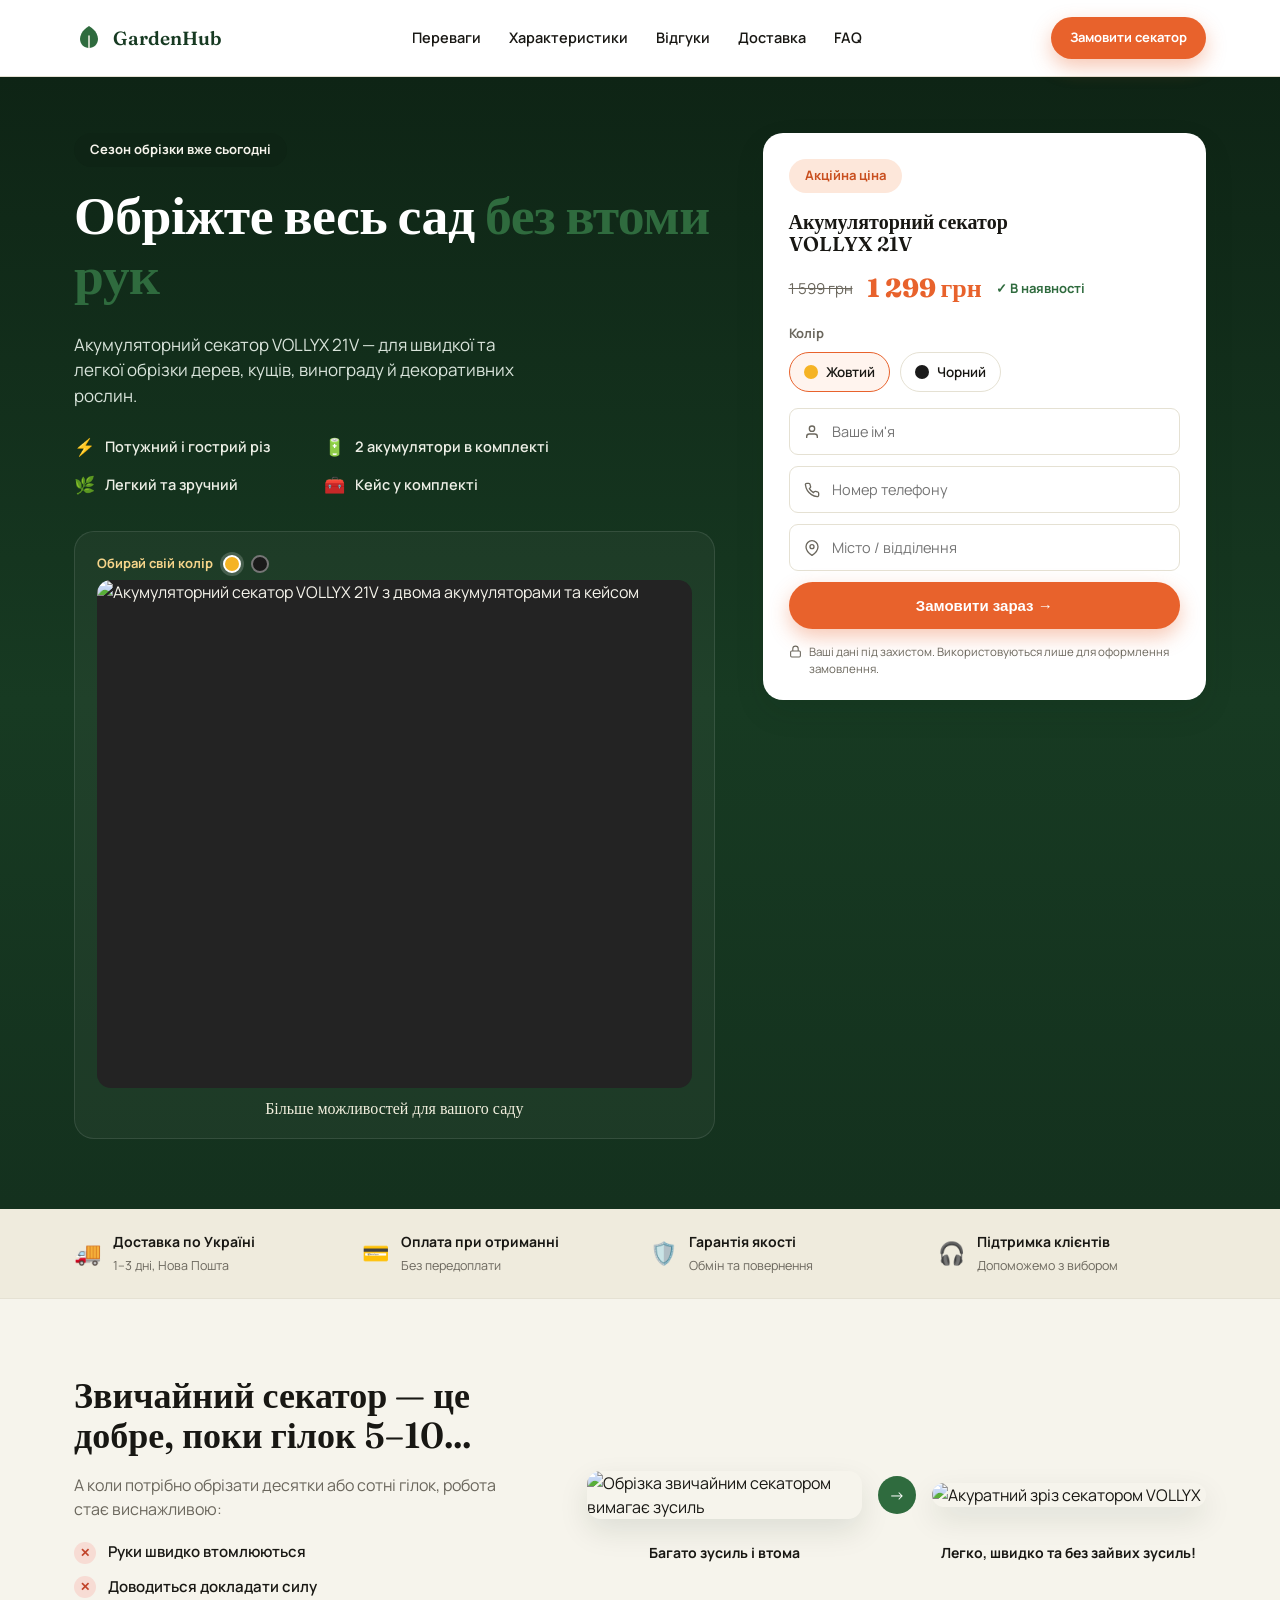
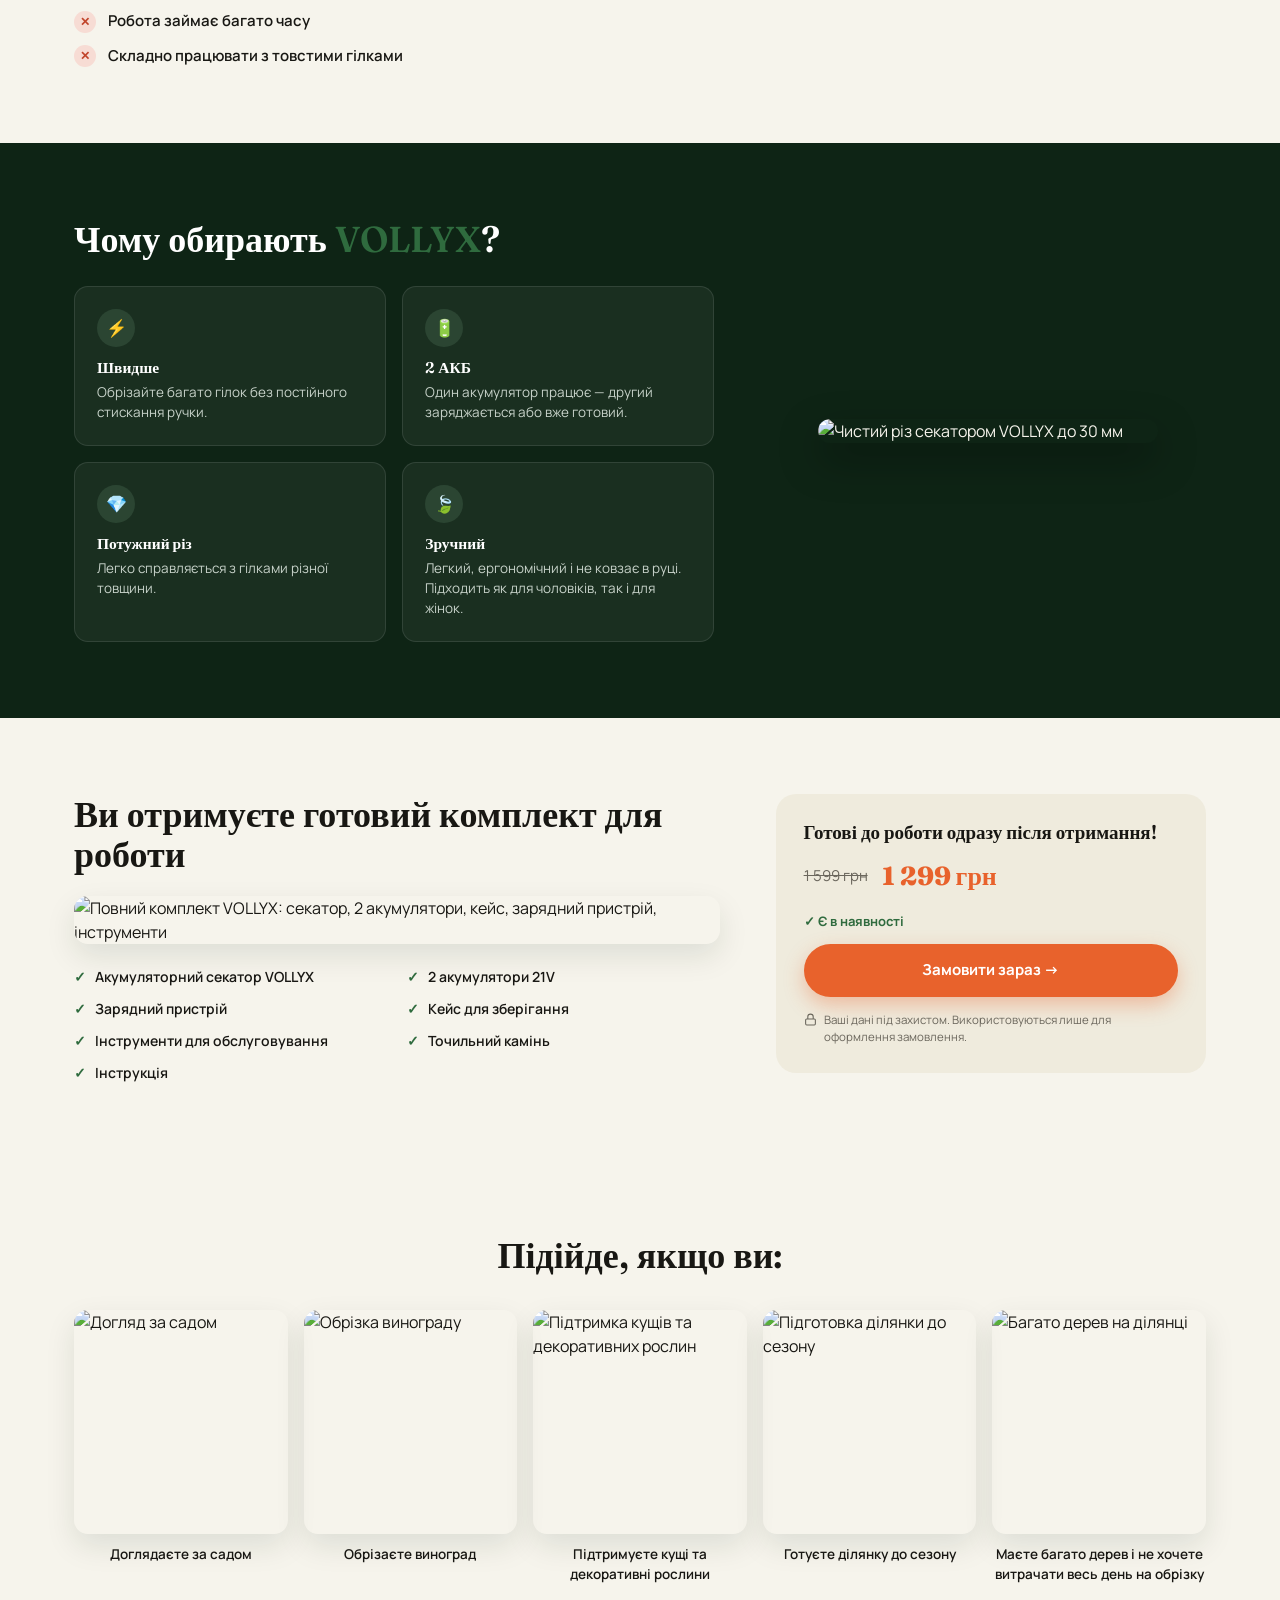
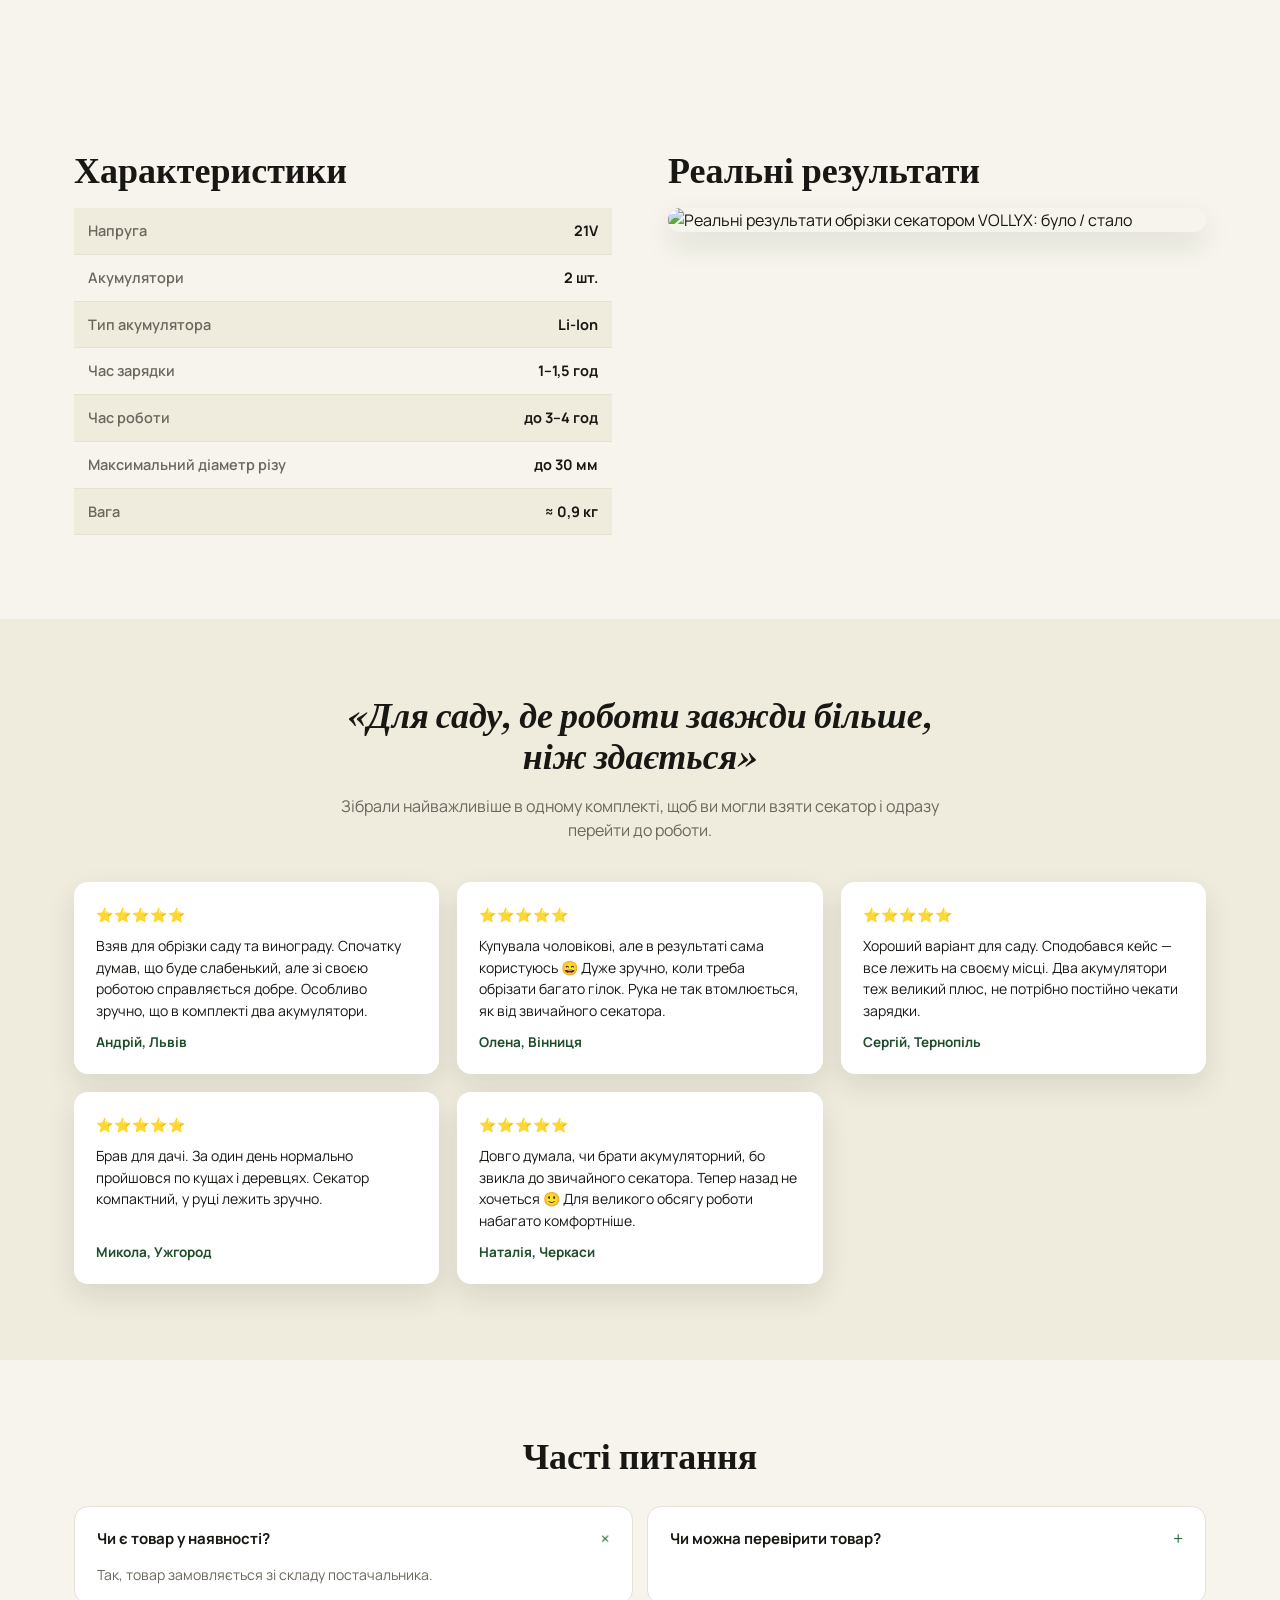
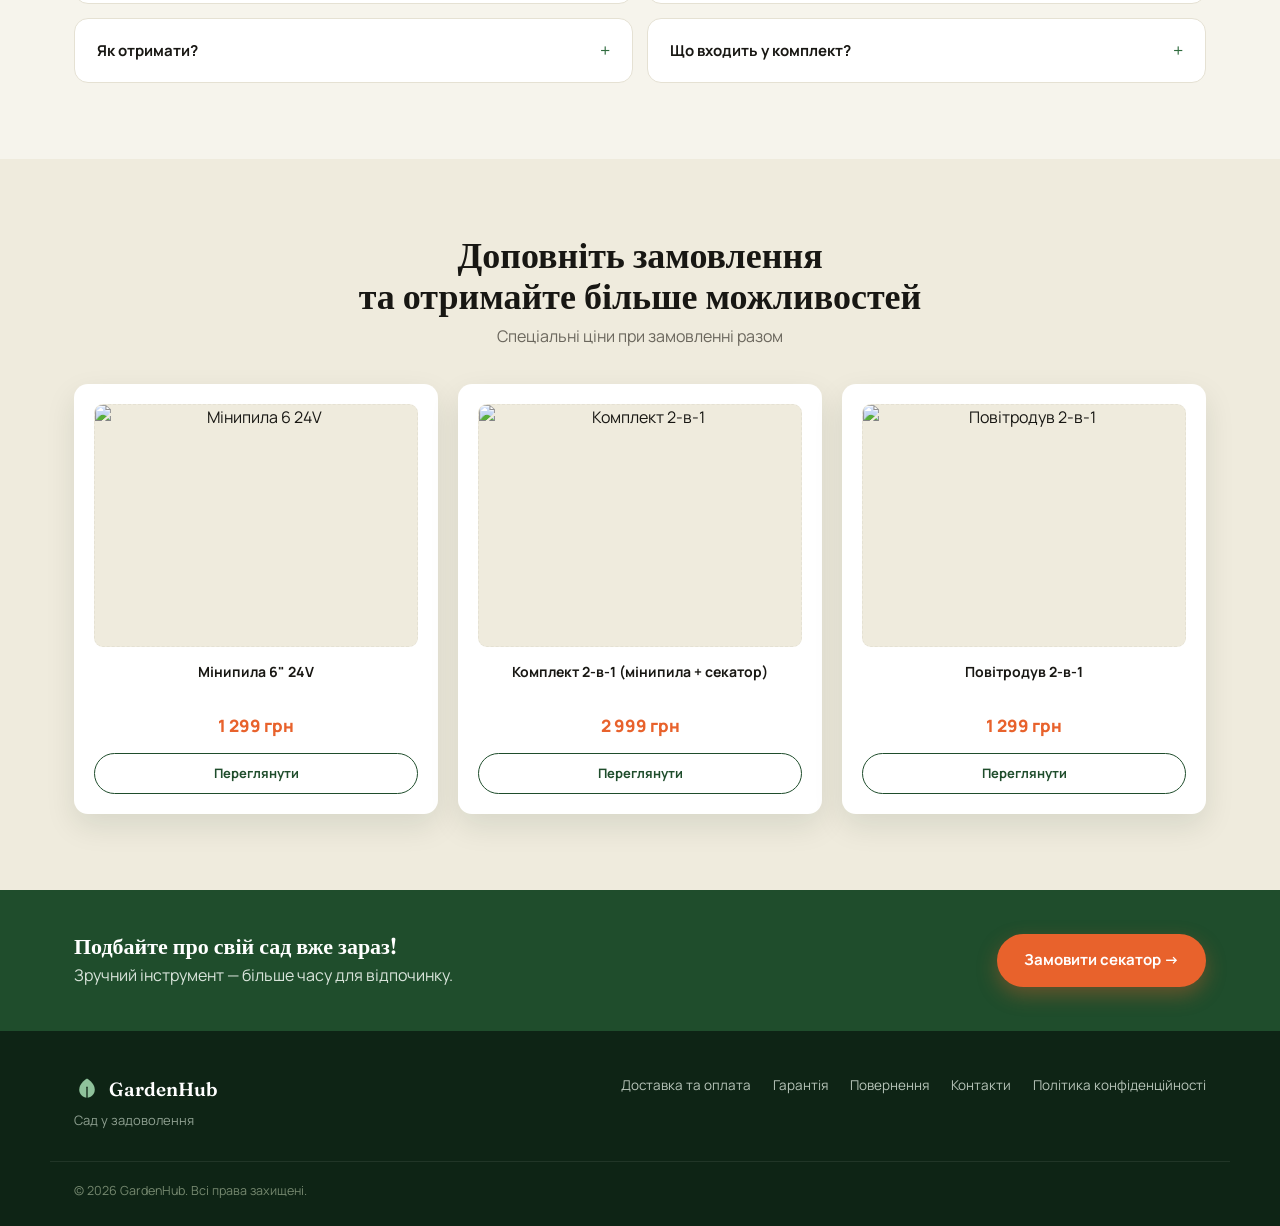
==== index.html @ f9ae8147 "Add files via upload" ====
<!DOCTYPE html>
<html lang="uk">
<head>
<meta charset="UTF-8">
<meta name="viewport" content="width=device-width, initial-scale=1.0">
<title>Акумуляторний секатор VOLLYX 21V — GardenHub</title>
<link rel="icon" type="image/png" href="img/favicon.png">
<link rel="preconnect" href="https://fonts.googleapis.com">
<link href="https://fonts.googleapis.com/css2?family=Manrope:wght@400;500;600;700;800&family=Fraunces:opsz,wght@9..144,500;9..144,600&display=swap" rel="stylesheet">
<link rel="stylesheet" href="styles.css">

<!-- Meta Pixel Code -->
<script>
!function(f,b,e,v,n,t,s)
{if(f.fbq)return;n=f.fbq=function(){n.callMethod?
n.callMethod.apply(n,arguments):n.queue.push(arguments)};
if(!f._fbq)f._fbq=n;n.push=n;n.loaded=!0;n.version='2.0';
n.queue=[];t=b.createElement(e);t.async=!0;
t.src=v;s=b.getElementsByTagName(e)[0];
s.parentNode.insertBefore(t,s)}(window, document,'script',
'https://connect.facebook.net/en_US/fbevents.js');
fbq('init', '1601191345000968');
fbq('track', 'PageView');
</script>
<noscript><img height="1" width="1" style="display:none"
src="https://www.facebook.com/tr?id=1601191345000968&ev=PageView&noscript=1"
/></noscript>
<!-- End Meta Pixel Code -->

</head>
<body>

<!-- ===== HEADER ===== -->
<header class="site-header">
  <div class="wrap header-inner">
    <a href="#" class="logo">
      <svg width="30" height="30" viewBox="0 0 30 30" fill="none"><path d="M15 3C15 3 6 8 6 16C6 21 10 25 15 25C20 25 24 21 24 16C24 8 15 3 15 3Z" fill="#2F6B3E"/><path d="M15 25V13" stroke="#F4F1E8" stroke-width="1.5" stroke-linecap="round"/></svg>
      <span>GardenHub</span>
    </a>
    <nav class="main-nav">
      <a href="#переваги">Переваги</a>
      <a href="#характеристики">Характеристики</a>
      <a href="#відгуки">Відгуки</a>
      <a href="#доставка">Доставка</a>
      <a href="#faq">FAQ</a>
    </nav>
    <div class="header-cta">
      <a href="#замовити" class="btn btn-primary btn-sm">Замовити секатор</a>
    </div>
  </div>
</header>

<!-- ===== HERO ===== -->
<section class="hero">
  <div class="wrap hero-grid">

    <div class="hero-copy">
      <span class="pill pill-dark">Сезон обрізки вже сьогодні</span>
      <h1>Обріжте весь сад <span class="accent">без втоми рук</span></h1>
      <p class="lead">Акумуляторний секатор VOLLYX 21V — для швидкої та легкої обрізки дерев, кущів, винограду й декоративних рослин.</p>

      <ul class="feature-chips">
        <li><span class="chip-ico">⚡</span>Потужний і гострий різ</li>
        <li><span class="chip-ico">🔋</span>2 акумулятори в комплекті</li>
        <li><span class="chip-ico">🌿</span>Легкий та зручний</li>
        <li><span class="chip-ico">🧰</span>Кейс у комплекті</li>
      </ul>

      <div class="hero-visual">
        <div class="color-callout">
          <span class="callout-label">Обирай свій колір</span>
          <button type="button" class="dot dot-yellow js-color-dot is-active" data-color="yellow" aria-label="Жовтий колір"></button>
          <button type="button" class="dot dot-black js-color-dot" data-color="black" aria-label="Чорний колір"></button>
        </div>
        <div class="product-render">
          <img id="hero-product-img" src="img/kit-yellow.png" alt="Акумуляторний секатор VOLLYX 21V з двома акумуляторами та кейсом" width="900" height="769">
        </div>
        <p class="visual-caption">Більше можливостей для вашого саду</p>
      </div>
    </div>

    <div class="order-card" id="замовити">
      <span class="pill pill-sale">Акційна ціна</span>
      <h3>Акумуляторний секатор<br>VOLLYX 21V</h3>
      <div class="price-row">
        <span class="price-old">1 599 грн</span>
        <span class="price-new">1 299 грн</span>
        <span class="stock-flag">✓ В наявності</span>
      </div>

      <div class="field-group">
        <span class="field-label">Колір</span>
        <div class="color-select">
          <label class="color-opt js-color-opt is-active" data-color="yellow"><input type="radio" name="color" value="yellow" checked><span class="swatch swatch-yellow"></span>Жовтий</label>
          <label class="color-opt js-color-opt" data-color="black"><input type="radio" name="color" value="black"><span class="swatch swatch-black"></span>Чорний</label>
        </div>
      </div>

      <form class="order-form" id="orderForm">
        <label class="field">
          <svg width="16" height="16" viewBox="0 0 24 24" fill="none" stroke="currentColor" stroke-width="2"><path d="M20 21v-2a4 4 0 0 0-4-4H8a4 4 0 0 0-4 4v2"/><circle cx="12" cy="7" r="4"/></svg>
          <input type="text" name="name" placeholder="Ваше ім'я" required>
        </label>
        <label class="field">
          <svg width="16" height="16" viewBox="0 0 24 24" fill="none" stroke="currentColor" stroke-width="2"><path d="M22 16.92v3a2 2 0 0 1-2.18 2 19.79 19.79 0 0 1-8.63-3.07 19.5 19.5 0 0 1-6-6 19.79 19.79 0 0 1-3.07-8.67A2 2 0 0 1 4.11 2h3a2 2 0 0 1 2 1.72c.127.96.362 1.903.7 2.81a2 2 0 0 1-.45 2.11L8.09 9.91a16 16 0 0 0 6 6l1.27-1.27a2 2 0 0 1 2.11-.45c.907.338 1.85.573 2.81.7A2 2 0 0 1 22 16.92z"/></svg>
          <input type="tel" name="phone" placeholder="Номер телефону" required>
        </label>
        <label class="field">
          <svg width="16" height="16" viewBox="0 0 24 24" fill="none" stroke="currentColor" stroke-width="2"><path d="M21 10c0 7-9 13-9 13s-9-6-9-13a9 9 0 0 1 18 0z"/><circle cx="12" cy="10" r="3"/></svg>
          <input type="text" name="city" placeholder="Місто / відділення" required>
        </label>
        <button type="submit" class="btn btn-primary btn-block">Замовити зараз →</button>
      </form>
      <p class="privacy-note">
        <svg width="13" height="13" viewBox="0 0 24 24" fill="none" stroke="currentColor" stroke-width="2"><rect x="3" y="11" width="18" height="11" rx="2"/><path d="M7 11V7a5 5 0 0 1 10 0v4"/></svg>
        Ваші дані під захистом. Використовуються лише для оформлення замовлення.
      </p>
    </div>

  </div>
</section>

<!-- ===== TRUST BAR ===== -->
<section class="trust-bar" id="доставка">
  <div class="wrap trust-grid">
    <div class="trust-item">
      <span class="trust-ico">🚚</span>
      <div><strong>Доставка по Україні</strong><small>1–3 дні, Нова Пошта</small></div>
    </div>
    <div class="trust-item">
      <span class="trust-ico">💳</span>
      <div><strong>Оплата при отриманні</strong><small>Без передоплати</small></div>
    </div>
    <div class="trust-item">
      <span class="trust-ico">🛡️</span>
      <div><strong>Гарантія якості</strong><small>Обмін та повернення</small></div>
    </div>
    <div class="trust-item">
      <span class="trust-ico">🎧</span>
      <div><strong>Підтримка клієнтів</strong><small>Допоможемо з вибором</small></div>
    </div>
  </div>
</section>

<!-- ===== PROBLEM / SOLUTION ===== -->
<section class="section" id="переваги">
  <div class="wrap problem-grid">
    <div class="problem-copy">
      <h2>Звичайний секатор — це добре, поки гілок 5–10...</h2>
      <p class="muted">А коли потрібно обрізати десятки або сотні гілок, робота стає виснажливою:</p>
      <ul class="cross-list">
        <li><span class="x-ico">✕</span>Руки швидко втомлюються</li>
        <li><span class="x-ico">✕</span>Доводиться докладати силу</li>
        <li><span class="x-ico">✕</span>Робота займає багато часу</li>
        <li><span class="x-ico">✕</span>Складно працювати з товстими гілками</li>
      </ul>
    </div>
    <div class="compare-visual">
      <div class="compare-photos">
        <div class="compare-img"><img src="img/cut-before.png" alt="Обрізка звичайним секатором вимагає зусиль" loading="lazy"></div>
        <span class="compare-arrow">→</span>
        <div class="compare-img"><img src="img/cut-after.png" alt="Акуратний зріз секатором VOLLYX" loading="lazy"></div>
      </div>
      <div class="compare-captions">
        <p>Багато зусиль і втома</p>
        <span class="compare-arrow-spacer"></span>
        <p>Легко, швидко та без зайвих зусиль!</p>
      </div>
    </div>
  </div>
</section>

<!-- ===== WHY VOLLYX ===== -->
<section class="section why-section">
  <div class="wrap why-grid">
    <div class="why-copy">
      <h2>Чому обирають <span class="accent">VOLLYX</span>?</h2>
      <div class="why-cards">
        <div class="why-card">
          <span class="why-ico">⚡</span>
          <h4>Швидше</h4>
          <p>Обрізайте багато гілок без постійного стискання ручки.</p>
        </div>
        <div class="why-card">
          <span class="why-ico">🔋</span>
          <h4>2 АКБ</h4>
          <p>Один акумулятор працює — другий заряджається або вже готовий.</p>
        </div>
        <div class="why-card">
          <span class="why-ico">💎</span>
          <h4>Потужний різ</h4>
          <p>Легко справляється з гілками різної товщини.</p>
        </div>
        <div class="why-card">
          <span class="why-ico">🍃</span>
          <h4>Зручний</h4>
          <p>Легкий, ергономічний і не ковзає в руці. Підходить як для чоловіків, так і для жінок.</p>
        </div>
      </div>
    </div>
    <div class="why-visual">
      <div class="cut-render">
        <img src="img/cut-30mm.png" alt="Чистий різ секатором VOLLYX до 30 мм" loading="lazy">
      </div>
    </div>
  </div>
</section>

<!-- ===== KIT / PRICE BLOCK ===== -->
<section class="section">
  <div class="wrap kit-grid">
    <div class="kit-copy">
      <h2>Ви отримуєте готовий комплект для роботи</h2>
      <div class="kit-render">
        <img src="img/kit-contents.png" alt="Повний комплект VOLLYX: секатор, 2 акумулятори, кейс, зарядний пристрій, інструменти" loading="lazy">
      </div>
      <ul class="check-list">
        <li>Акумуляторний секатор VOLLYX</li>
        <li>2 акумулятори 21V</li>
        <li>Зарядний пристрій</li>
        <li>Кейс для зберігання</li>
        <li>Інструменти для обслуговування</li>
        <li>Точильний камінь</li>
        <li>Інструкція</li>
      </ul>
    </div>

    <div class="kit-price-card">
      <h3>Готові до роботи одразу після отримання!</h3>
      <div class="price-row">
        <span class="price-old">1 599 грн</span>
        <span class="price-new">1 299 грн</span>
      </div>
      <p class="stock-flag">✓ Є в наявності</p>
      <a href="#замовити" class="btn btn-primary btn-block">Замовити зараз →</a>
      <p class="privacy-note">
        <svg width="13" height="13" viewBox="0 0 24 24" fill="none" stroke="currentColor" stroke-width="2"><rect x="3" y="11" width="18" height="11" rx="2"/><path d="M7 11V7a5 5 0 0 1 10 0v4"/></svg>
        Ваші дані під захистом. Використовуються лише для оформлення замовлення.
      </p>
    </div>
  </div>
</section>

<!-- ===== WHO IT SUITS ===== -->
<section class="section">
  <div class="wrap">
    <h2 class="center">Підійде, якщо ви:</h2>
    <div class="suits-grid">
      <div class="suit-card">
        <div class="suit-img"><img src="img/suit-garden.png" alt="Догляд за садом" loading="lazy"></div>
        <p>Доглядаєте за садом</p>
      </div>
      <div class="suit-card">
        <div class="suit-img"><img src="img/suit-grapes.png" alt="Обрізка винограду" loading="lazy"></div>
        <p>Обрізаєте виноград</p>
      </div>
      <div class="suit-card">
        <div class="suit-img"><img src="img/suit-hedge.png" alt="Підтримка кущів та декоративних рослин" loading="lazy"></div>
        <p>Підтримуєте кущі та декоративні рослини</p>
      </div>
      <div class="suit-card">
        <div class="suit-img"><img src="img/suit-apples.png" alt="Підготовка ділянки до сезону" loading="lazy"></div>
        <p>Готуєте ділянку до сезону</p>
      </div>
      <div class="suit-card">
        <div class="suit-img"><img src="img/suit-many-trees.png" alt="Багато дерев на ділянці" loading="lazy"></div>
        <p>Маєте багато дерев і не хочете витрачати весь день на обрізку</p>
      </div>
    </div>
  </div>
</section>

<!-- ===== SPECS + RESULTS ===== -->
<section class="section" id="характеристики">
  <div class="wrap specs-grid">
    <div>
      <h2>Характеристики</h2>
      <table class="specs-table">
        <tr><td>Напруга</td><td>21V</td></tr>
        <tr><td>Акумулятори</td><td>2 шт.</td></tr>
        <tr><td>Тип акумулятора</td><td>Li-Ion</td></tr>
        <tr><td>Час зарядки</td><td>1–1,5 год</td></tr>
        <tr><td>Час роботи</td><td>до 3–4 год</td></tr>
        <tr><td>Максимальний діаметр різу</td><td>до 30 мм</td></tr>
        <tr><td>Вага</td><td>≈ 0,9 кг</td></tr>
      </table>
    </div>
    <div>
      <h2>Реальні результати</h2>
      <div class="real-results-img">
        <img src="img/real-results.png" alt="Реальні результати обрізки секатором VOLLYX: було / стало" loading="lazy">
      </div>
    </div>
  </div>
</section>

<!-- ===== REVIEWS ===== -->
<section class="section reviews-section" id="відгуки">
  <div class="wrap">
    <div class="reviews-head">
      <h2>«Для саду, де роботи завжди більше, ніж здається»</h2>
      <p class="muted">Зібрали найважливіше в одному комплекті, щоб ви могли взяти секатор і одразу перейти до роботи.</p>
    </div>
    <div class="reviews-grid">
      <div class="review-card">
        <div class="review-stars">⭐⭐⭐⭐⭐</div>
        <p class="review-text">Взяв для обрізки саду та винограду. Спочатку думав, що буде слабенький, але зі своєю роботою справляється добре. Особливо зручно, що в комплекті два акумулятори.</p>
        <p class="review-author">Андрій, Львів</p>
      </div>
      <div class="review-card">
        <div class="review-stars">⭐⭐⭐⭐⭐</div>
        <p class="review-text">Купувала чоловікові, але в результаті сама користуюсь 😄 Дуже зручно, коли треба обрізати багато гілок. Рука не так втомлюється, як від звичайного секатора.</p>
        <p class="review-author">Олена, Вінниця</p>
      </div>
      <div class="review-card">
        <div class="review-stars">⭐⭐⭐⭐⭐</div>
        <p class="review-text">Хороший варіант для саду. Сподобався кейс — все лежить на своєму місці. Два акумулятори теж великий плюс, не потрібно постійно чекати зарядки.</p>
        <p class="review-author">Сергій, Тернопіль</p>
      </div>
      <div class="review-card">
        <div class="review-stars">⭐⭐⭐⭐⭐</div>
        <p class="review-text">Брав для дачі. За один день нормально пройшовся по кущах і деревцях. Секатор компактний, у руці лежить зручно.</p>
        <p class="review-author">Микола, Ужгород</p>
      </div>
      <div class="review-card">
        <div class="review-stars">⭐⭐⭐⭐⭐</div>
        <p class="review-text">Довго думала, чи брати акумуляторний, бо звикла до звичайного секатора. Тепер назад не хочеться 🙂 Для великого обсягу роботи набагато комфортніше.</p>
        <p class="review-author">Наталія, Черкаси</p>
      </div>
    </div>
  </div>
</section>

<!-- ===== FAQ ===== -->
<section class="section" id="faq">
  <div class="wrap">
    <h2 class="center">Часті питання</h2>
    <div class="faq-grid">
      <details class="faq-item" open>
        <summary>Чи є товар у наявності? <span class="faq-plus">+</span></summary>
        <p>Так, товар замовляється зі складу постачальника.</p>
      </details>
      <details class="faq-item">
        <summary>Чи можна перевірити товар? <span class="faq-plus">+</span></summary>
        <p>Так, при отриманні можна оглянути товар відповідно до умов перевізника.</p>
      </details>
      <details class="faq-item">
        <summary>Як отримати? <span class="faq-plus">+</span></summary>
        <p>Доставка по Україні через Нову Пошту.</p>
      </details>
      <details class="faq-item">
        <summary>Що входить у комплект? <span class="faq-plus">+</span></summary>
        <p>Секатор, 2 акумулятори, зарядний пристрій, кейс та аксесуари.</p>
      </details>
    </div>
  </div>
</section>

<!-- ===== UPSELL ===== -->
<section class="section upsell-section">
  <div class="wrap">
    <div class="upsell-head">
      <h2>Доповніть замовлення<br>та отримайте більше можливостей</h2>
      <p class="muted">Спеціальні ціни при замовленні разом</p>
    </div>
    <div class="upsell-grid">
      <div class="upsell-card">
        <div class="upsell-photo">
          <img src="img/pila.png" alt="Мінипила 6 24V">
        </div>
        <p class="upsell-name">Мінипила 6" 24V</p>
        <p class="upsell-price">1 299 грн</p>
        <!-- ВСТАВТЕ СЮДИ ПОСИЛАННЯ НА ТОВАР В href -->
        <a href="minipila.html" class="btn btn-outline btn-sm upsell-link">Переглянути</a>
      </div>
      <div class="upsell-card">
        <div class="upsell-photo">
          <img src="img/2v1.png" alt="Комплект 2-в-1">
        </div>
        <p class="upsell-name">Комплект 2-в-1 (мінипила + секатор)</p>
        <p class="upsell-price">2 999 грн</p>
        <!-- ВСТАВТЕ СЮДИ ПОСИЛАННЯ НА ТОВАР В href -->
        <a href="komplekt-2v1.html" class="btn btn-outline btn-sm upsell-link">Переглянути</a>
      </div>
      <div class="upsell-card">
        <div class="upsell-photo">
          <img src="img/vozduh.png" alt="Повітродув 2-в-1">
        </div>
        <p class="upsell-name">Повітродув 2-в-1</p>
        <p class="upsell-price">1 299 грн</p>
        <!-- ВСТАВТЕ СЮДИ ПОСИЛАННЯ НА ТОВАР В href -->
        <a href="povitroduv.html" class="btn btn-outline btn-sm upsell-link">Переглянути</a>
      </div>
    </div>
  </div>
</section>

<!-- ===== FOOTER CTA ===== -->
<section class="footer-cta">
  <div class="wrap footer-cta-inner">
    <div>
      <h3>Подбайте про свій сад вже зараз!</h3>
      <p>Зручний інструмент — більше часу для відпочинку.</p>
    </div>
    <a href="#замовити" class="btn btn-primary">Замовити секатор →</a>
  </div>
</section>

<!-- ===== FOOTER ===== -->
<footer class="site-footer">
  <div class="wrap footer-grid">
    <div class="footer-brand">
      <span class="logo">
        <svg width="26" height="26" viewBox="0 0 30 30" fill="none"><path d="M15 3C15 3 6 8 6 16C6 21 10 25 15 25C20 25 24 21 24 16C24 8 15 3 15 3Z" fill="#8FC29B"/><path d="M15 25V13" stroke="#0E2415" stroke-width="1.5" stroke-linecap="round"/></svg>
        <span>GardenHub</span>
      </span>
      <p>Сад у задоволення</p>
    </div>
    <nav class="footer-nav">
      <a href="#доставка">Доставка та оплата</a>
      <a href="#">Гарантія</a>
      <a href="#">Повернення</a>
      <a href="#">Контакти</a>
      <a href="#">Політика конфіденційності</a>
    </nav>
  </div>
  <div class="wrap footer-bottom">© 2026 GardenHub. Всі права захищені.</div>
</footer>

<!-- ===== ORDER TOAST NOTIFICATION ===== -->
<div class="order-toast" id="orderToast" role="status" aria-live="polite">
  <button type="button" class="order-toast-close" id="orderToastClose" aria-label="Закрити">✕</button>
  <span class="order-toast-emoji">🔥</span>
  <div class="order-toast-text">
    <strong>Олег, Ужгород</strong>
    <span>щойно оформив замовлення</span>
  </div>
</div>

<!-- ===== THANK YOU MODAL ===== -->
<div class="modal-overlay" id="thankYouModal">
  <div class="modal-box">
    <button type="button" class="modal-close" id="thankYouClose" aria-label="Закрити">✕</button>
    <div class="modal-icon">✅</div>
    <h3>Дякуємо за замовлення!</h3>
    <p>Ми отримали вашу заявку. Наш менеджер зв'яжеться з вами найближчим часом для підтвердження.</p>
  </div>
</div>

<script>
(function(){

  /* =====================================================================
     TELEGRAM: встав свої дані нижче.
     BOT_TOKEN  — токен бота, який видає @BotFather (наприклад: 123456:AAExxx...)
     CHAT_ID    — id чату/каналу/групи, куди прилітатимуть заявки
                  (дізнатись можна через бота @userinfobot, або відкривши
                  https://api.telegram.org/bot<TOKEN>/getUpdates після того,
                  як напишете щось своєму боту)
     PRODUCT_TAG — позначка товару, буде видно в кожному повідомленні
     ===================================================================== */
  var TELEGRAM_CONFIG = {
    BOT_TOKEN: '8886259179:AAHa03qbeppMBbvvzBpMpKvcpt81rTZt5Ik',   // <-- вставте токен бота
    CHAT_ID:   '567800143',     // <-- вставте chat_id
    PRODUCT_TAG: 'Секатор VOLLYX'
  };

  function sendOrderToTelegram(data){
    var token = TELEGRAM_CONFIG.BOT_TOKEN;
    var chatId = TELEGRAM_CONFIG.CHAT_ID;
    if (!token || token.indexOf('ВАШ_') === 0 || !chatId || String(chatId).indexOf('ВАШ_') === 0) {
      console.warn('Telegram: вкажіть BOT_TOKEN і CHAT_ID у TELEGRAM_CONFIG, щоб заявки надходили в чат.');
      return Promise.resolve();
    }

    var text =
      '🛒 НОВЕ ЗАМОВЛЕННЯ — ' + TELEGRAM_CONFIG.PRODUCT_TAG + '\n' +
      "👤 Ім'я: " + data.name + '\n' +
      '📞 Телефон: ' + data.phone + '\n' +
      '🏙 Місто/відділення: ' + data.city + '\n' +
      'Колір: ' + (data.color === 'black' ? '⬛️Чорний⬛️' : '🟨Жовтий🟨');

    var url = 'https://api.telegram.org/bot' + token + '/sendMessage'
      + '?chat_id=' + encodeURIComponent(chatId)
      + '&text=' + encodeURIComponent(text);

    return fetch(url).catch(function(err){
      console.error('Telegram: не вдалося відправити заявку', err);
    });
  }

  /* ---- Order form submit: send to Telegram + show thank-you modal ---- */
  var orderForm = document.getElementById('orderForm');
  if (orderForm) {
    orderForm.addEventListener('submit', function(e){
      e.preventDefault();
      var checkedColor = orderForm.closest('.order-card').querySelector('input[name="color"]:checked');
      var data = {
        name: orderForm.querySelector('input[name="name"]').value.trim(),
        phone: orderForm.querySelector('input[name="phone"]').value.trim(),
        city: orderForm.querySelector('input[name="city"]').value.trim(),
        color: checkedColor ? checkedColor.value : 'yellow'
      };
      sendOrderToTelegram(data).then(function(){
        fbq('track', 'Lead');
	showThankYouModal();
        orderForm.reset();
      });
    });
  }

  /* ---- Thank-you modal ---- */
  var thankYouModal = document.getElementById('thankYouModal');
  var thankYouClose = document.getElementById('thankYouClose');

  function showThankYouModal(){
    thankYouModal.classList.add('is-visible');
  }
  function hideThankYouModal(){
    thankYouModal.classList.remove('is-visible');
  }
  if (thankYouClose) thankYouClose.addEventListener('click', hideThankYouModal);
  if (thankYouModal) thankYouModal.addEventListener('click', function(e){
    if (e.target === thankYouModal) hideThankYouModal();
  });

  /* ---- Color switcher: hero photo + order form stay in sync ---- */
  var images = { yellow: 'img/kit-yellow.png', black: 'img/kit-black.png' };
  var heroImg = document.getElementById('hero-product-img');
  var dots = document.querySelectorAll('.js-color-dot');
  var opts = document.querySelectorAll('.js-color-opt');

  function setColor(color){
    if (heroImg && images[color]) heroImg.src = images[color];

    dots.forEach(function(d){
      d.classList.toggle('is-active', d.getAttribute('data-color') === color);
    });

    opts.forEach(function(o){
      var isMatch = o.getAttribute('data-color') === color;
      o.classList.toggle('is-active', isMatch);
      var input = o.querySelector('input[type="radio"]');
      if (input) input.checked = isMatch;
    });
  }

  dots.forEach(function(d){
    d.addEventListener('click', function(){ setColor(d.getAttribute('data-color')); });
  });

  opts.forEach(function(o){
    o.addEventListener('click', function(){ setColor(o.getAttribute('data-color')); });
  });

  /* ---- "New order" toast: appears once, 23s after page load ---- */
  var toast = document.getElementById('orderToast');
  var closeBtn = document.getElementById('orderToastClose');
  var hideTimer;

  function hideToast(){
    toast.classList.remove('is-visible');
    clearTimeout(hideTimer);
  }

  setTimeout(function(){
    toast.classList.add('is-visible');
    hideTimer = setTimeout(hideToast, 3800);
  }, 23000);

  closeBtn.addEventListener('click', hideToast);
})();
</script>

</body>
</html>
---- styles.css ----
/* ============ TOKENS ============ */
:root{
  --green-900:#0E2415;
  --green-800:#173A22;
  --green-700:#1F4D2C;
  --green-600:#2F6B3E;
  --green-500:#3E8A50;
  --cream:#F6F4EC;
  --cream-2:#EFEBDD;
  --ink:#181713;
  --muted:#6B675D;
  --yellow:#F5B324;
  --yellow-dark:#C98F14;
  --orange:#E8622C;
  --orange-dark:#C94F1F;
  --white:#FFFFFF;
  --line:#E5E1D3;
  --radius-lg:20px;
  --radius-md:14px;
  --radius-sm:9px;
  --shadow:0 12px 30px rgba(14,36,21,.10);
  --font-display:"Fraunces", serif;
  --font-body:"Manrope", sans-serif;
}

*{box-sizing:border-box;}
html{scroll-behavior:smooth;}
body{
  margin:0;
  font-family:var(--font-body);
  color:var(--ink);
  background:var(--cream);
  line-height:1.5;
  -webkit-font-smoothing:antialiased;
}
img,svg{display:block;max-width:100%;}
a{color:inherit;text-decoration:none;}
ul{list-style:none;margin:0;padding:0;}
h1,h2,h3,h4{font-family:var(--font-display);margin:0 0 .5em;line-height:1.12;font-weight:600;}
p{margin:0 0 1em;}
.wrap{max-width:1180px;margin:0 auto;padding:0 24px;}
.muted{color:var(--muted);}
.center{text-align:center;}
.accent{color:var(--green-600);}

/* ============ BUTTONS ============ */
.btn{
  display:inline-flex;align-items:center;justify-content:center;gap:8px;
  padding:14px 26px;border-radius:999px;font-weight:700;font-size:15px;
  border:1px solid transparent;cursor:pointer;transition:transform .15s ease, box-shadow .15s ease, background .15s ease;
  white-space:nowrap;
}
.btn:hover{transform:translateY(-1px);}
.btn-primary{background:var(--orange);color:#fff;box-shadow:0 8px 20px rgba(232,98,44,.35);}
.btn-primary:hover{background:var(--orange-dark);}
.btn-outline{background:transparent;color:var(--green-700);border-color:var(--green-700);padding:10px 18px;font-size:13px;}
.btn-outline:hover{background:var(--green-700);color:#fff;}
.btn-block{width:100%;}
.btn-sm{padding:10px 18px;font-size:13px;}

.pill{
  display:inline-flex;align-items:center;gap:6px;
  padding:7px 16px;border-radius:999px;font-size:13px;font-weight:700;
  margin-bottom:18px;
}
.pill-dark{background:var(--green-900);color:var(--cream);}
.pill-sale{background:#FDE7DA;color:var(--orange-dark);}

/* ============ HEADER ============ */
.site-header{
  background:var(--white);
  border-bottom:1px solid var(--line);
  position:sticky;top:0;z-index:50;
}
.header-inner{
  display:flex;align-items:center;justify-content:space-between;
  height:76px;gap:24px;
}
.logo{display:flex;align-items:center;gap:9px;font-family:var(--font-display);font-weight:600;font-size:19px;color:var(--green-800);}
.main-nav{display:flex;gap:28px;font-size:14.5px;font-weight:600;color:var(--ink);flex:1;justify-content:center;}
.main-nav a:hover{color:var(--green-600);}
.header-cta{display:flex;align-items:center;gap:22px;}
.phone{display:flex;align-items:center;gap:9px;font-weight:700;font-size:14.5px;color:var(--green-800);}
.phone small{display:block;font-weight:500;color:var(--muted);font-size:11.5px;}

/* ============ HERO ============ */
.hero{
  background:linear-gradient(180deg, var(--green-900) 0%, var(--green-800) 55%, #14311E 100%);
  color:var(--cream);
  padding:56px 0 70px;
}
.hero-grid{
  display:grid;grid-template-columns:1.3fr .9fr;gap:48px;align-items:start;
}
.hero-copy h1{
  font-size:clamp(34px,4.2vw,54px);
  color:#fff;
  letter-spacing:-.01em;
}
.hero-copy .lead{
  font-size:17px;color:#D9E4DB;max-width:46ch;margin-bottom:26px;
}
.feature-chips{
  display:grid;grid-template-columns:1fr 1fr;gap:12px 20px;margin-bottom:34px;max-width:480px;
}
.feature-chips li{display:flex;align-items:center;gap:10px;font-size:14.5px;font-weight:600;color:#EDEFE6;}
.chip-ico{font-size:17px;}

.hero-visual{
  background:rgba(255,255,255,.04);
  border:1px solid rgba(255,255,255,.1);
  border-radius:var(--radius-lg);
  padding:22px 22px 18px;
  position:relative;
}
.color-callout{display:flex;align-items:center;gap:10px;margin-bottom:6px;}
.callout-label{font-size:13px;font-weight:700;color:#F5D48A;}
.dot{
  width:18px;height:18px;border-radius:50%;border:2px solid rgba(255,255,255,.4);
  padding:0;cursor:pointer;transition:transform .15s ease, border-color .15s ease, box-shadow .15s ease;
  appearance:none;-webkit-appearance:none;
}
.dot:hover{transform:scale(1.12);}
.dot.is-active{border-color:#fff;box-shadow:0 0 0 3px rgba(255,255,255,.18);}
.dot-yellow{background:var(--yellow);}
.dot-black{background:#1a1a1a;}
.product-render{margin:6px 0;border-radius:var(--radius-md);overflow:hidden;background:#232323;}
.product-render img{width:100%;height:auto;display:block;aspect-ratio:900/769;object-fit:cover;}
.visual-caption{
  text-align:center;font-family:var(--font-display);font-size:16px;color:#F1EEDD;margin:8px 0 0;
}

/* Order card */
.order-card{
  background:var(--white);color:var(--ink);
  border-radius:var(--radius-lg);
  padding:26px 26px 22px;
  box-shadow:var(--shadow);
  align-self:start;
}
.order-card h3{font-size:20px;margin-bottom:14px;}
.price-row{display:flex;align-items:center;flex-wrap:wrap;gap:10px 14px;margin-bottom:16px;}
.price-old{color:var(--muted);text-decoration:line-through;font-size:15px;}
.price-new{color:var(--orange);font-size:26px;font-weight:800;font-family:var(--font-display);}
.stock-flag{color:var(--green-600);font-weight:700;font-size:13px;}

.field-group{margin-bottom:16px;}
.field-label{display:block;font-size:13px;font-weight:700;color:var(--muted);margin-bottom:8px;}
.color-select{display:flex;gap:10px;}
.color-opt{
  display:flex;align-items:center;gap:8px;padding:9px 14px;border:1.5px solid var(--line);
  border-radius:999px;font-size:13.5px;font-weight:600;cursor:pointer;position:relative;
}
.color-opt input{position:absolute;opacity:0;}
.color-opt.is-active{border-color:var(--orange);background:#FFF4EE;}
.swatch{width:14px;height:14px;border-radius:50%;display:inline-block;}
.swatch-yellow{background:var(--yellow);}
.swatch-black{background:#1a1a1a;}

.order-form{display:flex;flex-direction:column;gap:11px;margin-bottom:14px;}
.field{
  display:flex;align-items:center;gap:10px;border:1.5px solid var(--line);
  border-radius:var(--radius-sm);padding:12px 14px;color:var(--muted);
}
.field svg{flex-shrink:0;}
.field input{
  border:none;outline:none;flex:1;font-family:var(--font-body);font-size:14.5px;color:var(--ink);background:transparent;
}
.privacy-note{
  display:flex;align-items:flex-start;gap:7px;font-size:11.5px;color:var(--muted);margin:0;
}
.privacy-note svg{flex-shrink:0;margin-top:2px;}

/* ============ TRUST BAR ============ */
.trust-bar{background:var(--cream-2);border-bottom:1px solid var(--line);padding:22px 0;}
.trust-grid{display:grid;grid-template-columns:repeat(4,1fr);gap:20px;}
.trust-item{display:flex;align-items:center;gap:12px;}
.trust-ico{font-size:22px;}
.trust-item strong{display:block;font-size:14px;}
.trust-item small{color:var(--muted);font-size:12.5px;}

/* ============ SECTIONS ============ */
.section{padding:76px 0;}
.section h2{font-size:clamp(26px,3vw,36px);}

/* problem/solution */
.problem-grid{display:grid;grid-template-columns:.85fr 1.15fr;gap:56px;align-items:center;}
.cross-list{display:flex;flex-direction:column;gap:12px;margin-top:20px;}
.cross-list li{display:flex;align-items:center;gap:12px;font-weight:600;font-size:15px;}
.x-ico{
  width:22px;height:22px;border-radius:50%;background:#F7DCD4;color:#C1442A;
  display:flex;align-items:center;justify-content:center;font-size:12px;flex-shrink:0;
}
.compare-visual{display:flex;flex-direction:column;gap:14px;}
.compare-photos{display:flex;align-items:center;gap:16px;}
.compare-img{flex:1;border-radius:var(--radius-md);overflow:hidden;box-shadow:var(--shadow);}
.compare-captions{display:flex;align-items:center;gap:16px;}
.compare-captions p{flex:1;text-align:center;font-weight:700;font-size:14px;margin:0;}
.compare-arrow,.compare-arrow-spacer{
  width:38px;height:38px;flex-shrink:0;
}
.compare-arrow{
  border-radius:50%;background:var(--green-600);color:#fff;
  display:flex;align-items:center;justify-content:center;font-size:16px;
}
.tag{
  position:absolute;top:10px;left:10px;z-index:2;padding:4px 10px;border-radius:6px;
  font-size:11px;font-weight:800;color:#fff;
}
.tag-red{background:#C1442A;}
.tag-green{background:var(--green-600);}
.real-results-img{border-radius:var(--radius-md);overflow:hidden;box-shadow:var(--shadow);margin-top:18px;}
.real-results-img img{width:100%;display:block;}

/* why section */
.why-section{background:var(--green-900);color:var(--cream);}
.why-section h2{color:#fff;}
.why-grid{display:grid;grid-template-columns:1.25fr .85fr;gap:56px;align-items:center;}
.why-cards{display:grid;grid-template-columns:1fr 1fr;gap:16px;margin-top:26px;}
.why-card{
  background:rgba(255,255,255,.05);border:1px solid rgba(255,255,255,.1);
  border-radius:var(--radius-md);padding:22px;
}
.why-ico{
  display:inline-flex;align-items:center;justify-content:center;
  width:38px;height:38px;border-radius:50%;background:rgba(143,194,155,.15);
  font-size:17px;margin-bottom:12px;
}
.why-card h4{color:#fff;font-size:15.5px;margin-bottom:6px;}
.why-card p{font-size:13.5px;color:#C7D2C9;margin:0;}
.why-visual-title{font-family:var(--font-display);font-size:20px;color:#fff;text-align:center;margin-bottom:16px;}
.cut-render{max-width:340px;margin:0 auto;border-radius:var(--radius-md);overflow:hidden;box-shadow:0 16px 40px rgba(0,0,0,.35);}
.cut-render img{width:100%;display:block;}

/* kit */
.kit-grid{display:grid;grid-template-columns:1.2fr .8fr;gap:56px;align-items:start;}
.kit-render{
  border-radius:var(--radius-md);overflow:hidden;margin:22px 0;box-shadow:var(--shadow);
}
.kit-render img{width:100%;display:block;}
.check-list{display:grid;grid-template-columns:1fr 1fr;gap:11px 20px;}
.check-list li{display:flex;align-items:center;gap:9px;font-weight:600;font-size:14px;}
.check-list li::before{content:"✓";color:var(--green-600);font-weight:800;flex-shrink:0;}
.kit-price-card{
  background:var(--cream-2);border-radius:var(--radius-lg);padding:28px;
  position:sticky;top:100px;
}
.kit-price-card h3{font-size:19px;margin-bottom:14px;}
.kit-price-card .btn-block{margin-bottom:14px;}

/* suits */
.suits-grid{display:grid;grid-template-columns:repeat(5,1fr);gap:16px;margin-top:34px;}
.suit-card p{text-align:center;font-weight:600;font-size:13.5px;margin-top:10px;}
.suit-img{
  aspect-ratio:1/1.05;border-radius:var(--radius-md);
  overflow:hidden;box-shadow:var(--shadow);
}
.suit-img img{width:100%;height:100%;object-fit:cover;display:block;}

/* specs */
.specs-grid{display:grid;grid-template-columns:1fr 1fr;gap:56px;}
.specs-table{width:100%;border-collapse:collapse;margin:18px 0 8px;}
.specs-table td{padding:12px 14px;border-bottom:1px solid var(--line);font-size:14.5px;}
.specs-table tr td:first-child{color:var(--muted);font-weight:600;}
.specs-table tr td:last-child{font-weight:700;text-align:right;}
.specs-table tr:nth-child(odd){background:var(--cream-2);}

/* reviews */
.reviews-section{background:var(--cream-2);}
.reviews-head{text-align:center;max-width:640px;margin:0 auto 40px;}
.reviews-head h2{font-style:italic;}
.reviews-grid{display:grid;grid-template-columns:repeat(3,1fr);gap:18px;}
.review-card{
  background:var(--white);border-radius:var(--radius-md);padding:22px;box-shadow:var(--shadow);
  display:flex;flex-direction:column;gap:10px;
}
.review-stars{font-size:14px;letter-spacing:1px;}
.review-text{font-size:14px;color:var(--ink);margin:0;flex:1;line-height:1.55;}
.review-author{margin:0;font-weight:700;font-size:13.5px;color:var(--green-700);}

/* faq */
.faq-grid{display:grid;grid-template-columns:1fr 1fr;gap:14px;margin-top:30px;}
.faq-item{
  background:var(--white);border:1px solid var(--line);border-radius:var(--radius-md);
  padding:18px 22px;
}
.faq-item summary{
  cursor:pointer;font-weight:700;font-size:15px;display:flex;justify-content:space-between;
  align-items:center;list-style:none;
}
.faq-item summary::-webkit-details-marker{display:none;}
.faq-plus{color:var(--green-600);font-size:18px;font-weight:400;}
.faq-item[open] .faq-plus{transform:rotate(45deg);}
.faq-item p{margin:12px 0 0;color:var(--muted);font-size:14px;}

/* upsell */
.upsell-section{background:var(--cream-2);}
.upsell-head{text-align:center;margin-bottom:36px;}
.upsell-head h2{margin-bottom:8px;}
.upsell-grid{display:grid;grid-template-columns:repeat(3,1fr);gap:20px;}
.upsell-card{
  background:var(--white);border-radius:var(--radius-md);padding:20px;text-align:center;
  box-shadow:var(--shadow);
}
.upsell-photo{
  aspect-ratio:4/3;border-radius:var(--radius-sm);margin-bottom:14px;
  border:1.5px dashed var(--line);background:var(--cream-2);
  display:flex;align-items:center;justify-content:center;overflow:hidden;
}
.upsell-photo:empty::after{
  content:"Місце для фото";
  font-size:12.5px;font-weight:600;color:var(--muted);
}
.upsell-photo img{width:100%;height:100%;object-fit:cover;display:block;}
.upsell-name{font-weight:700;font-size:14px;min-height:38px;}
.upsell-price{color:var(--orange);font-weight:800;font-size:17px;margin-bottom:14px;}
.upsell-link{width:100%;}

/* footer cta */
.footer-cta{background:var(--green-700);color:#fff;padding:44px 0;}
.footer-cta-inner{display:flex;align-items:center;justify-content:space-between;gap:24px;flex-wrap:wrap;}
.footer-cta h3{color:#fff;margin-bottom:4px;font-size:22px;}
.footer-cta p{margin:0;color:#D9E4DB;}

/* footer */
.site-footer{background:var(--green-900);color:#B7C4B9;padding:44px 0 0;}
.footer-grid{display:flex;justify-content:space-between;align-items:flex-start;flex-wrap:wrap;gap:24px;padding-bottom:30px;border-bottom:1px solid rgba(255,255,255,.08);}
.footer-brand .logo{color:#fff;}
.footer-brand p{margin:8px 0 0;font-size:13px;color:#8FA091;}
.footer-nav{display:flex;gap:22px;flex-wrap:wrap;font-size:13.5px;}
.footer-nav a:hover{color:#fff;}
.footer-bottom{padding:20px 24px 26px;font-size:12.5px;color:#75886F;}

/* ============ ORDER TOAST ============ */
.order-toast{
  position:fixed;left:20px;bottom:20px;z-index:200;
  display:flex;align-items:center;gap:12px;
  background:var(--white);color:var(--ink);
  border-radius:var(--radius-md);
  padding:14px 40px 14px 16px;
  box-shadow:0 16px 40px rgba(0,0,0,.22);
  max-width:320px;
  border:1px solid var(--line);
  opacity:0;visibility:hidden;
  transform:translateY(16px);
  transition:opacity .35s ease, transform .35s ease, visibility 0s linear .35s;
}
.order-toast.is-visible{
  opacity:1;visibility:visible;transform:translateY(0);
  transition:opacity .35s ease, transform .35s ease;
}
.order-toast-emoji{font-size:20px;line-height:1;flex-shrink:0;}
.order-toast-text{display:flex;flex-direction:column;gap:2px;font-size:13.5px;}
.order-toast-text strong{font-size:14px;color:var(--green-800);}
.order-toast-text span{color:var(--muted);}
.order-toast-close{
  position:absolute;top:8px;right:10px;
  background:none;border:none;cursor:pointer;
  font-size:12px;color:var(--muted);padding:4px;line-height:1;
}
.order-toast-close:hover{color:var(--ink);}
@media (max-width:600px){
  .order-toast{left:12px;right:12px;bottom:12px;max-width:none;}
}

/* ============ THANK YOU MODAL ============ */
.modal-overlay{
  position:fixed;inset:0;z-index:300;
  background:rgba(14,24,15,.55);
  display:flex;align-items:center;justify-content:center;
  padding:20px;
  opacity:0;visibility:hidden;
  transition:opacity .25s ease, visibility 0s linear .25s;
}
.modal-overlay.is-visible{
  opacity:1;visibility:visible;
  transition:opacity .25s ease;
}
.modal-box{
  background:var(--white);border-radius:var(--radius-lg);
  padding:38px 32px 32px;max-width:380px;text-align:center;
  position:relative;box-shadow:0 30px 60px rgba(0,0,0,.3);
  transform:translateY(10px);transition:transform .25s ease;
}
.modal-overlay.is-visible .modal-box{transform:translateY(0);}
.modal-icon{font-size:40px;margin-bottom:10px;}
.modal-box h3{font-size:22px;margin-bottom:10px;}
.modal-box p{color:var(--muted);font-size:14.5px;margin:0;}
.modal-close{
  position:absolute;top:14px;right:16px;
  background:none;border:none;cursor:pointer;
  font-size:14px;color:var(--muted);padding:4px;line-height:1;
}
.modal-close:hover{color:var(--ink);}

/* ============ GENERIC PHOTO PLACEHOLDER (для сторінок без готових фото) ============ */
.photo-placeholder{
  border:1.5px dashed var(--line);background:var(--cream-2);
  border-radius:var(--radius-md);
  display:flex;align-items:center;justify-content:center;
  overflow:hidden;
}
.photo-placeholder:empty::after{
  content:"Місце для фото";
  font-size:13px;font-weight:600;color:var(--muted);
}
.photo-placeholder img{width:100%;height:100%;object-fit:cover;display:block;}
.ph-hero{aspect-ratio:900/769;}
.ph-square{aspect-ratio:1/1.05;}
.ph-wide{aspect-ratio:16/10;}
.ph-kit{aspect-ratio:4/3;}
.photo-placeholder.on-dark{background:rgba(255,255,255,.05);border-color:rgba(255,255,255,.25);}
.photo-placeholder.on-dark:empty::after{color:#C7D2C9;}

/* ============ RESPONSIVE ============ */
@media (max-width:960px){
  .main-nav{display:none;}
  .hero-grid,.problem-grid,.why-grid,.kit-grid,.specs-grid{grid-template-columns:1fr;}
  .kit-price-card{position:static;}
  .suits-grid{grid-template-columns:repeat(2,1fr);}
  .upsell-grid{grid-template-columns:1fr;}
  .faq-grid{grid-template-columns:1fr;}
  .reviews-grid{grid-template-columns:1fr 1fr;}
  .trust-grid{grid-template-columns:1fr 1fr;}
  .footer-cta-inner{justify-content:center;text-align:center;}
}
@media (max-width:600px){
  .feature-chips{grid-template-columns:1fr;}
  .suits-grid{grid-template-columns:1fr 1fr;}
  .reviews-grid{grid-template-columns:1fr;}
  .trust-grid{grid-template-columns:1fr;}
}
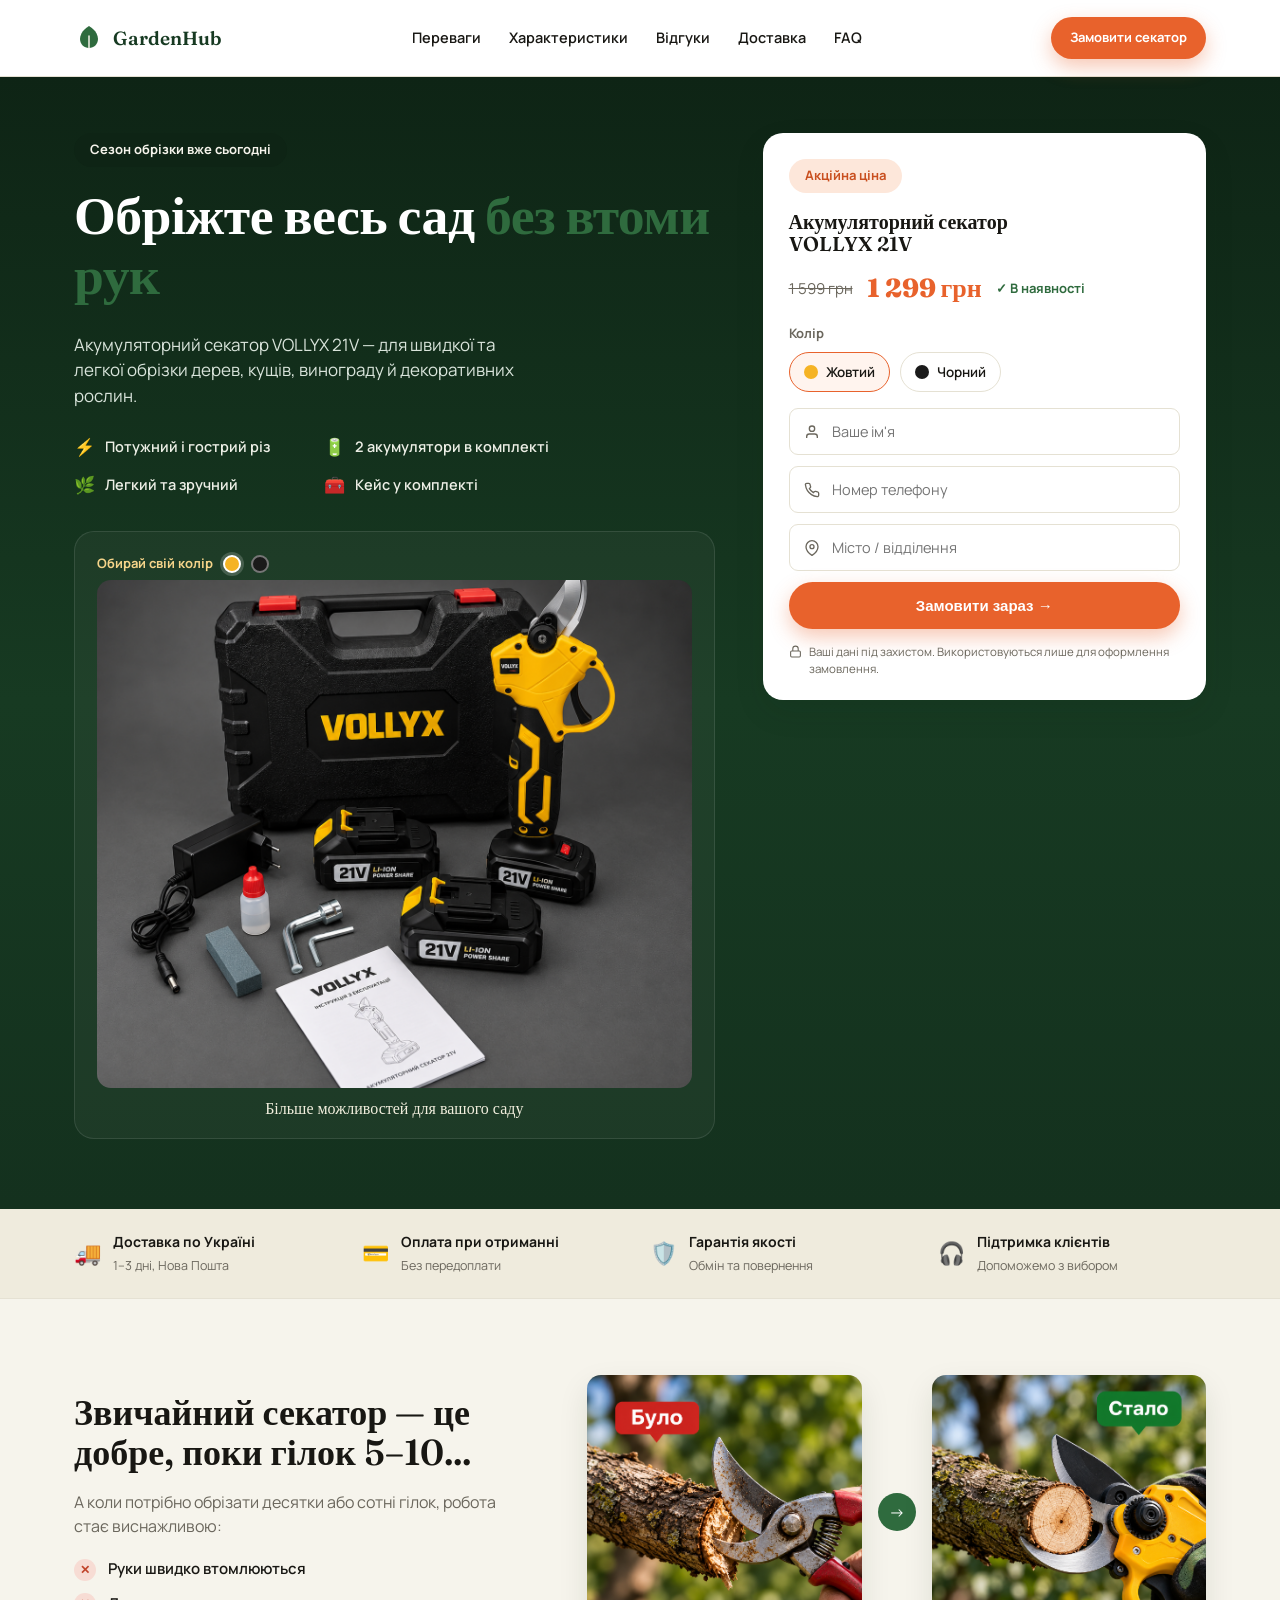
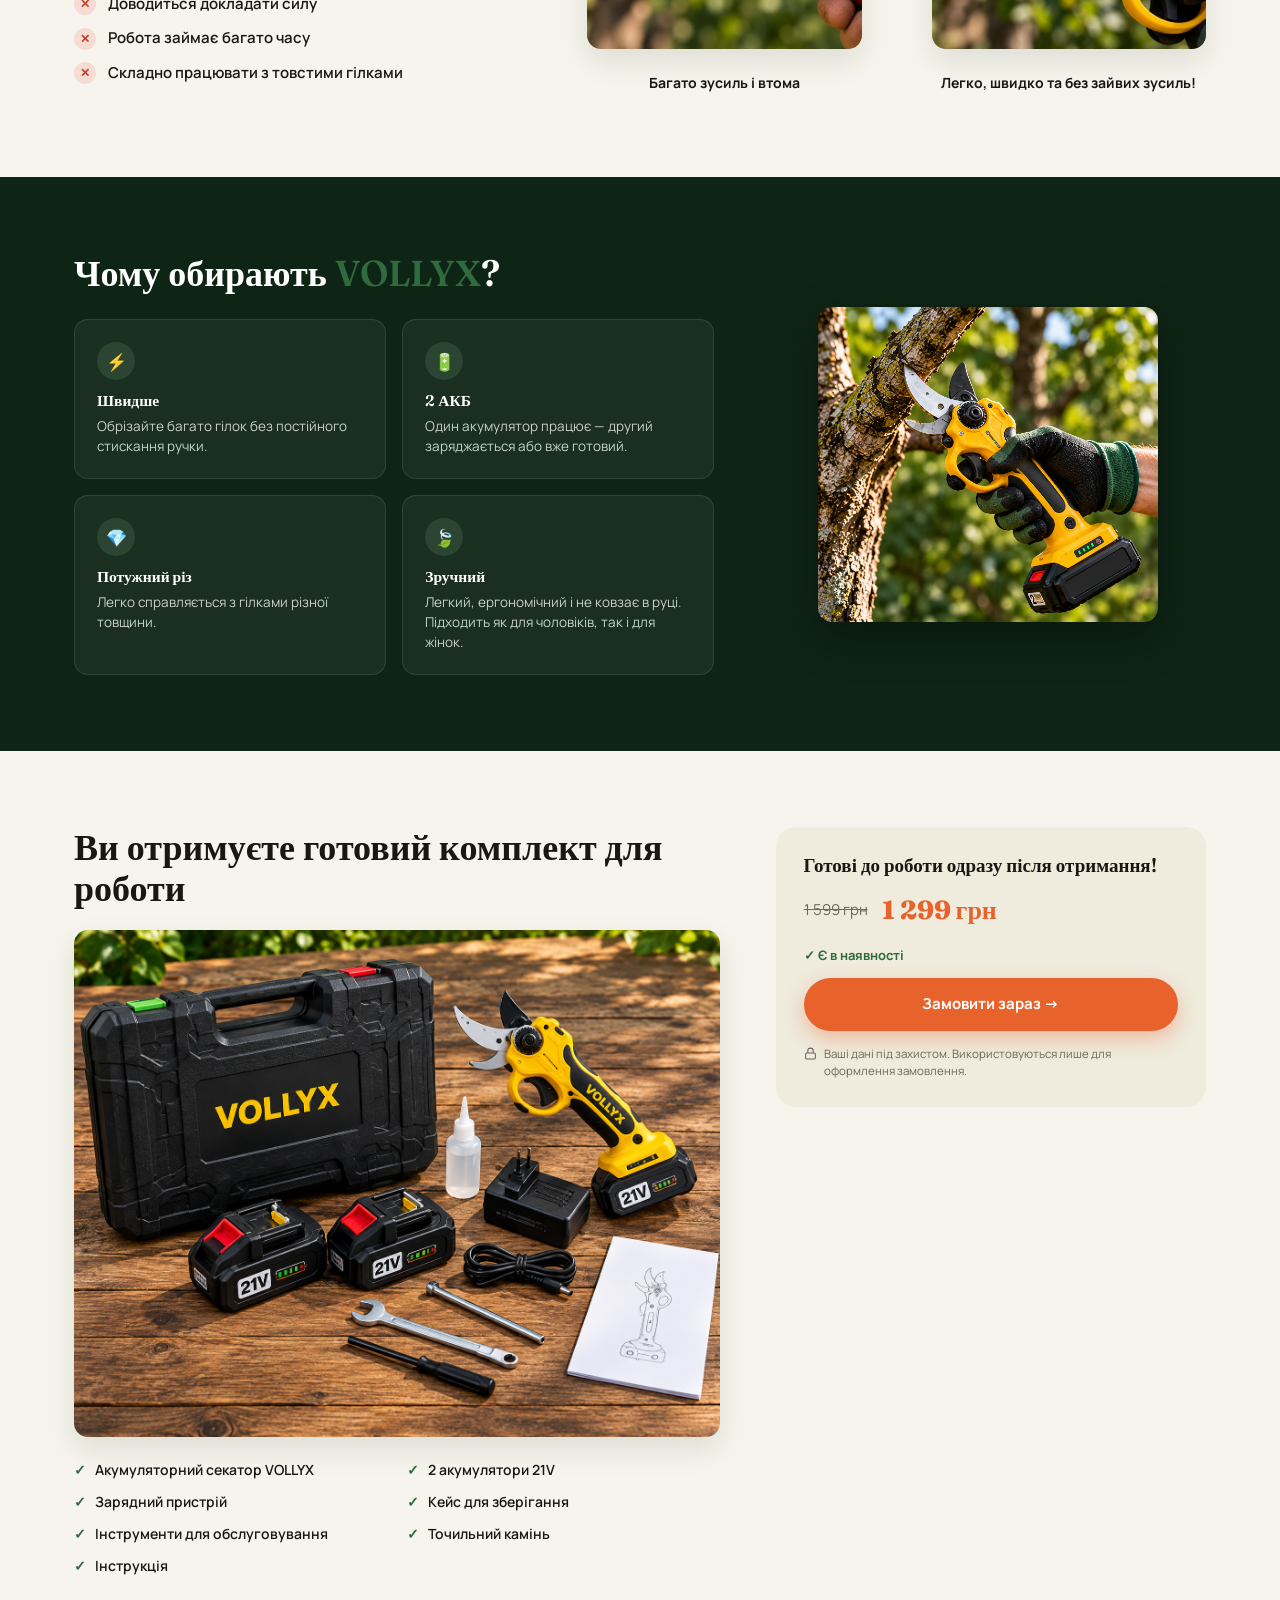
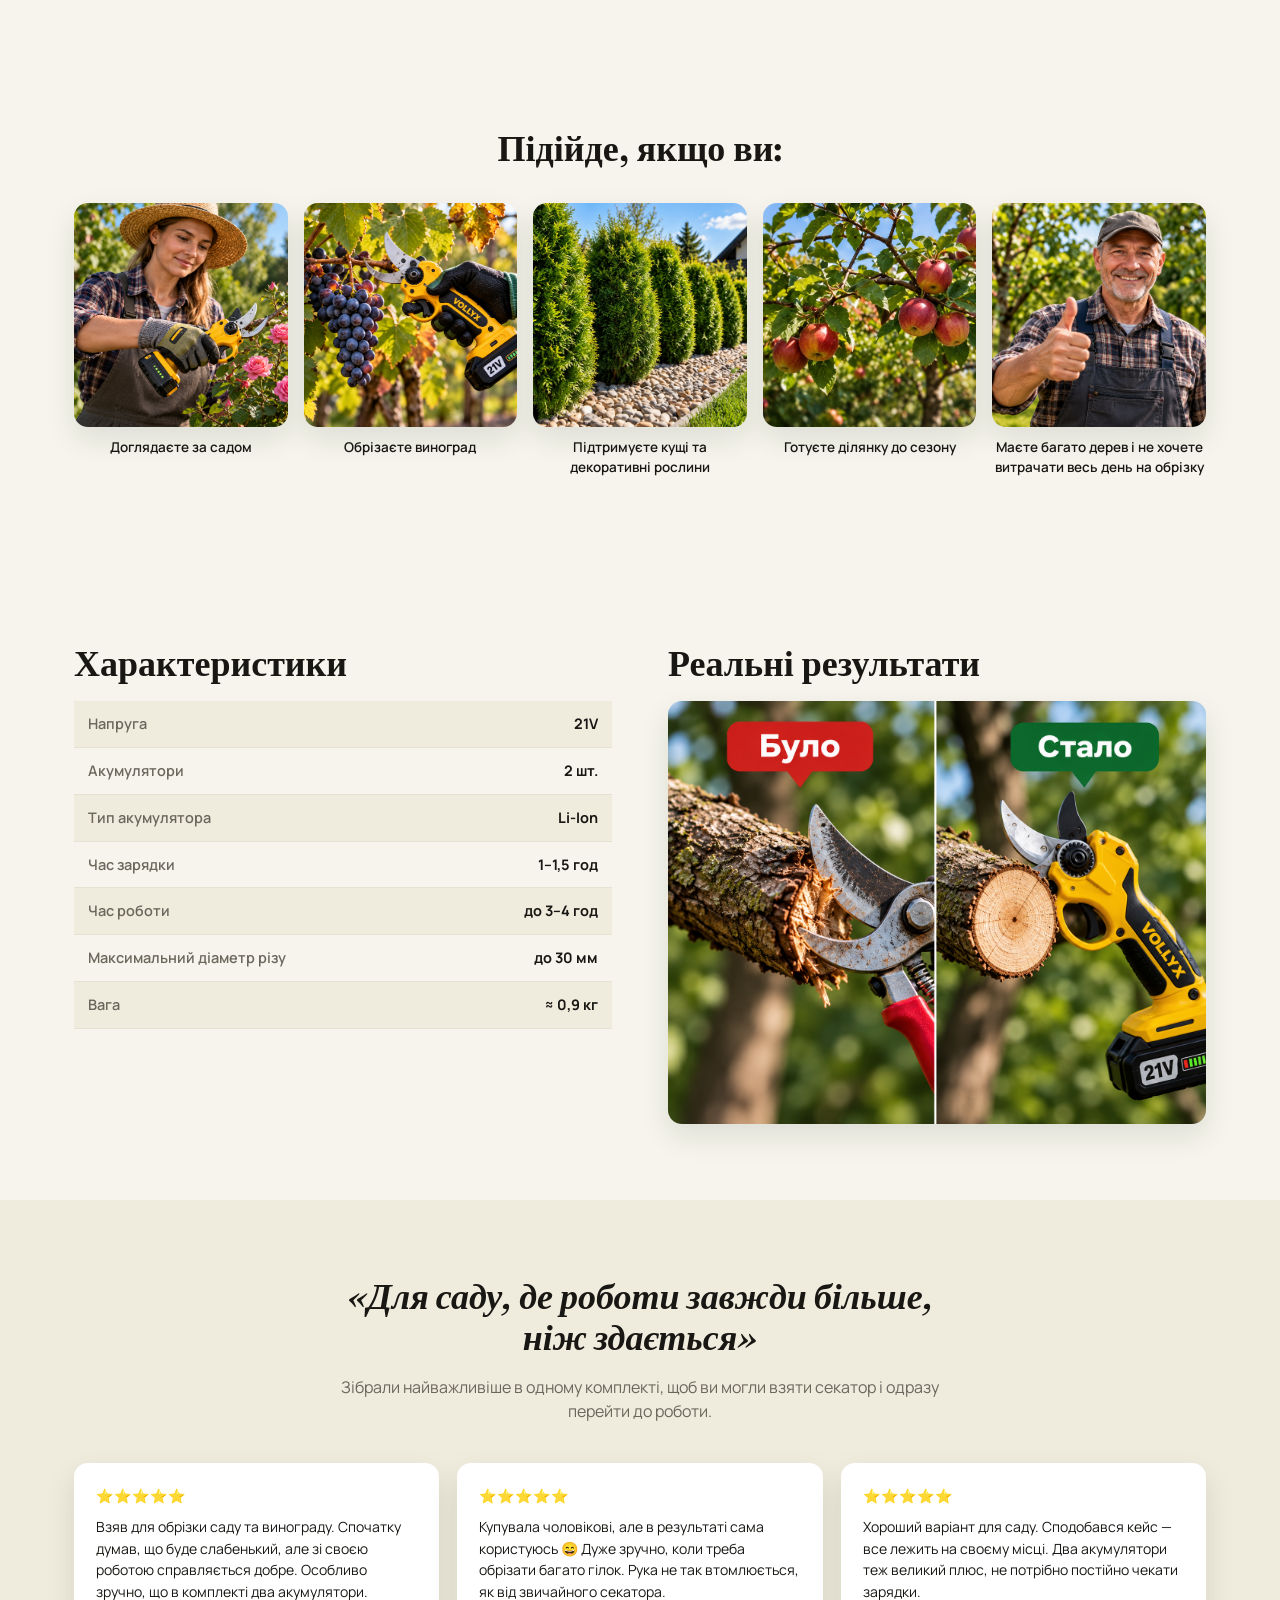
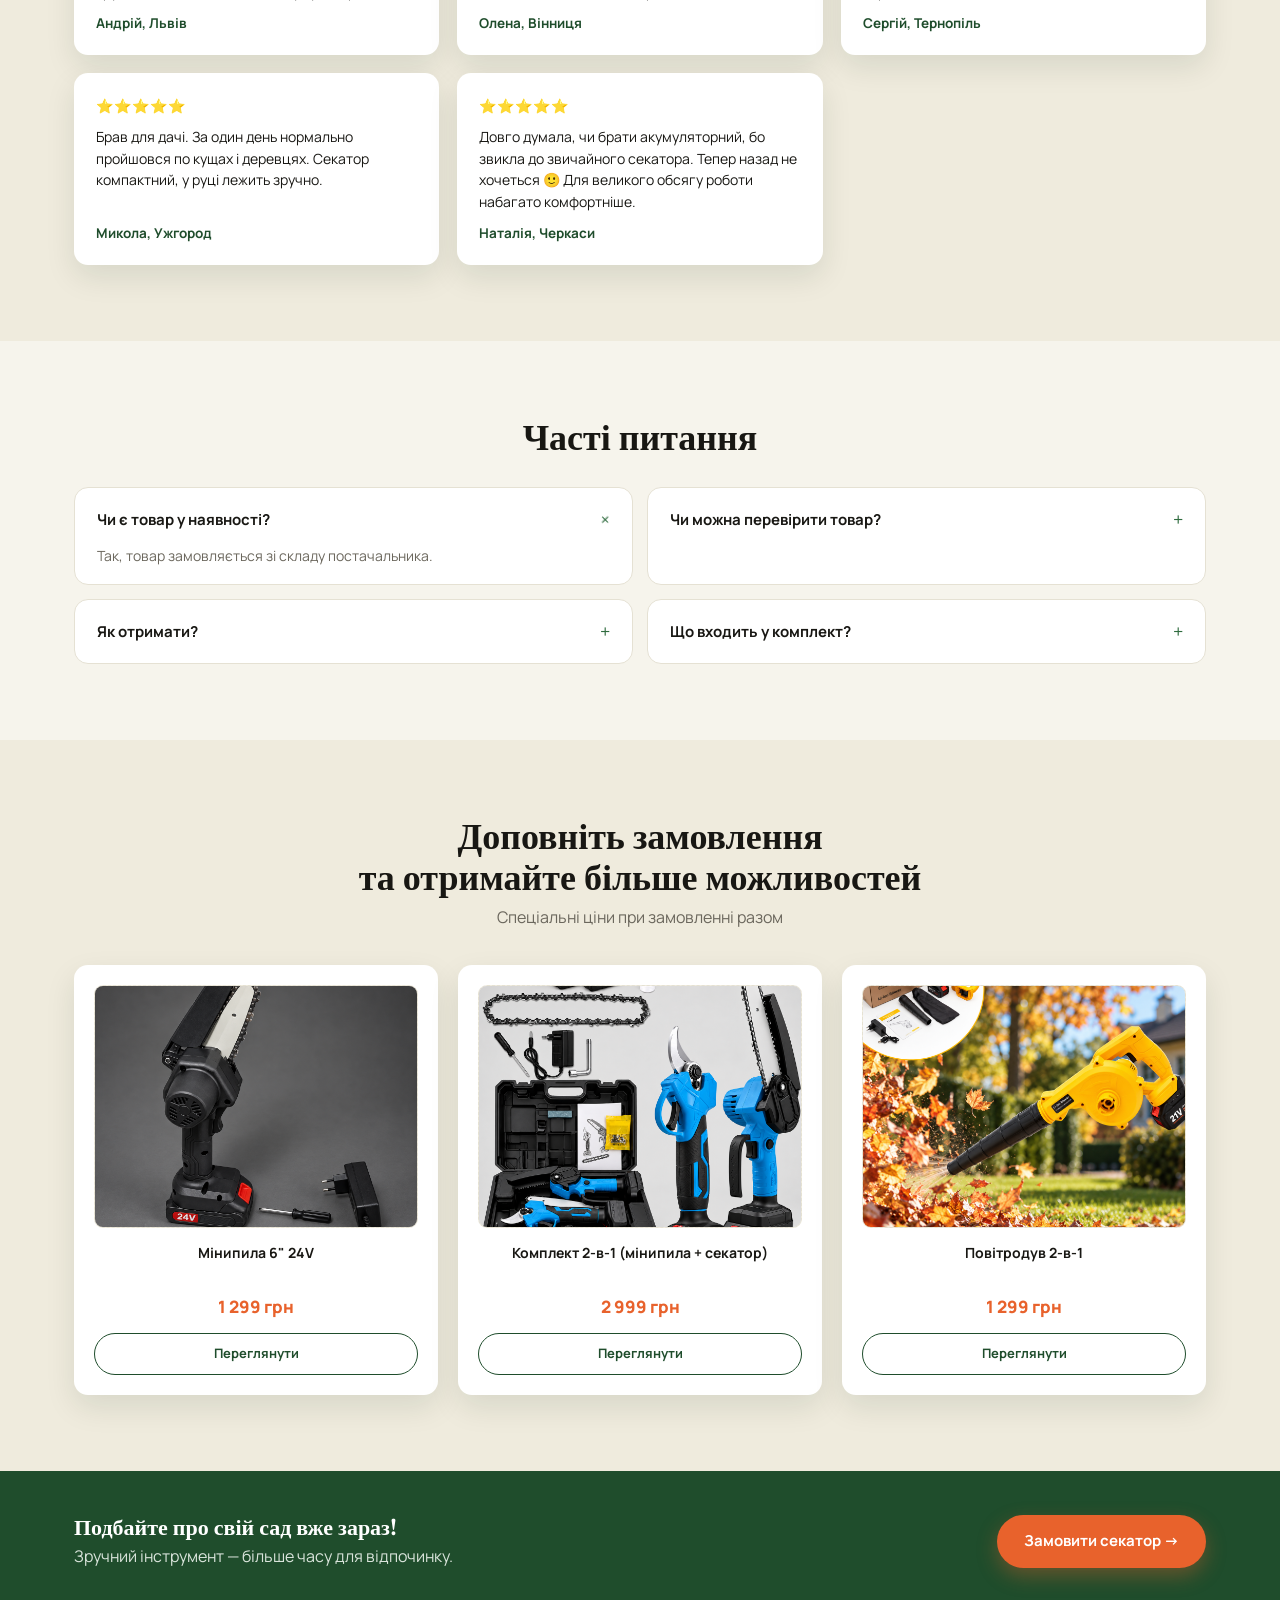
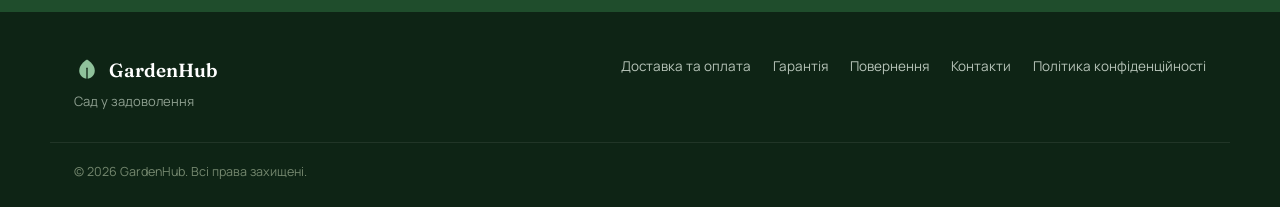
==== commit 41f84383: "Update index.html" ====
--- a/index.html
+++ b/index.html
@@ -484,9 +484,16 @@
       + '?chat_id=' + encodeURIComponent(chatId)
       + '&text=' + encodeURIComponent(text);
 
-    return fetch(url).catch(function(err){
-      console.error('Telegram: не вдалося відправити заявку', err);
-    });
+return fetch(url).then(function(response){
+  if (!response.ok) {
+    throw new Error('Telegram API error: HTTP ' + response.status);
+  }
+
+  return response;
+}).catch(function(err){
+  console.error('Telegram: не вдалося відправити заявку', err);
+  throw err;
+});
   }
 
   /* ---- Order form submit: send to Telegram + show thank-you modal ---- */
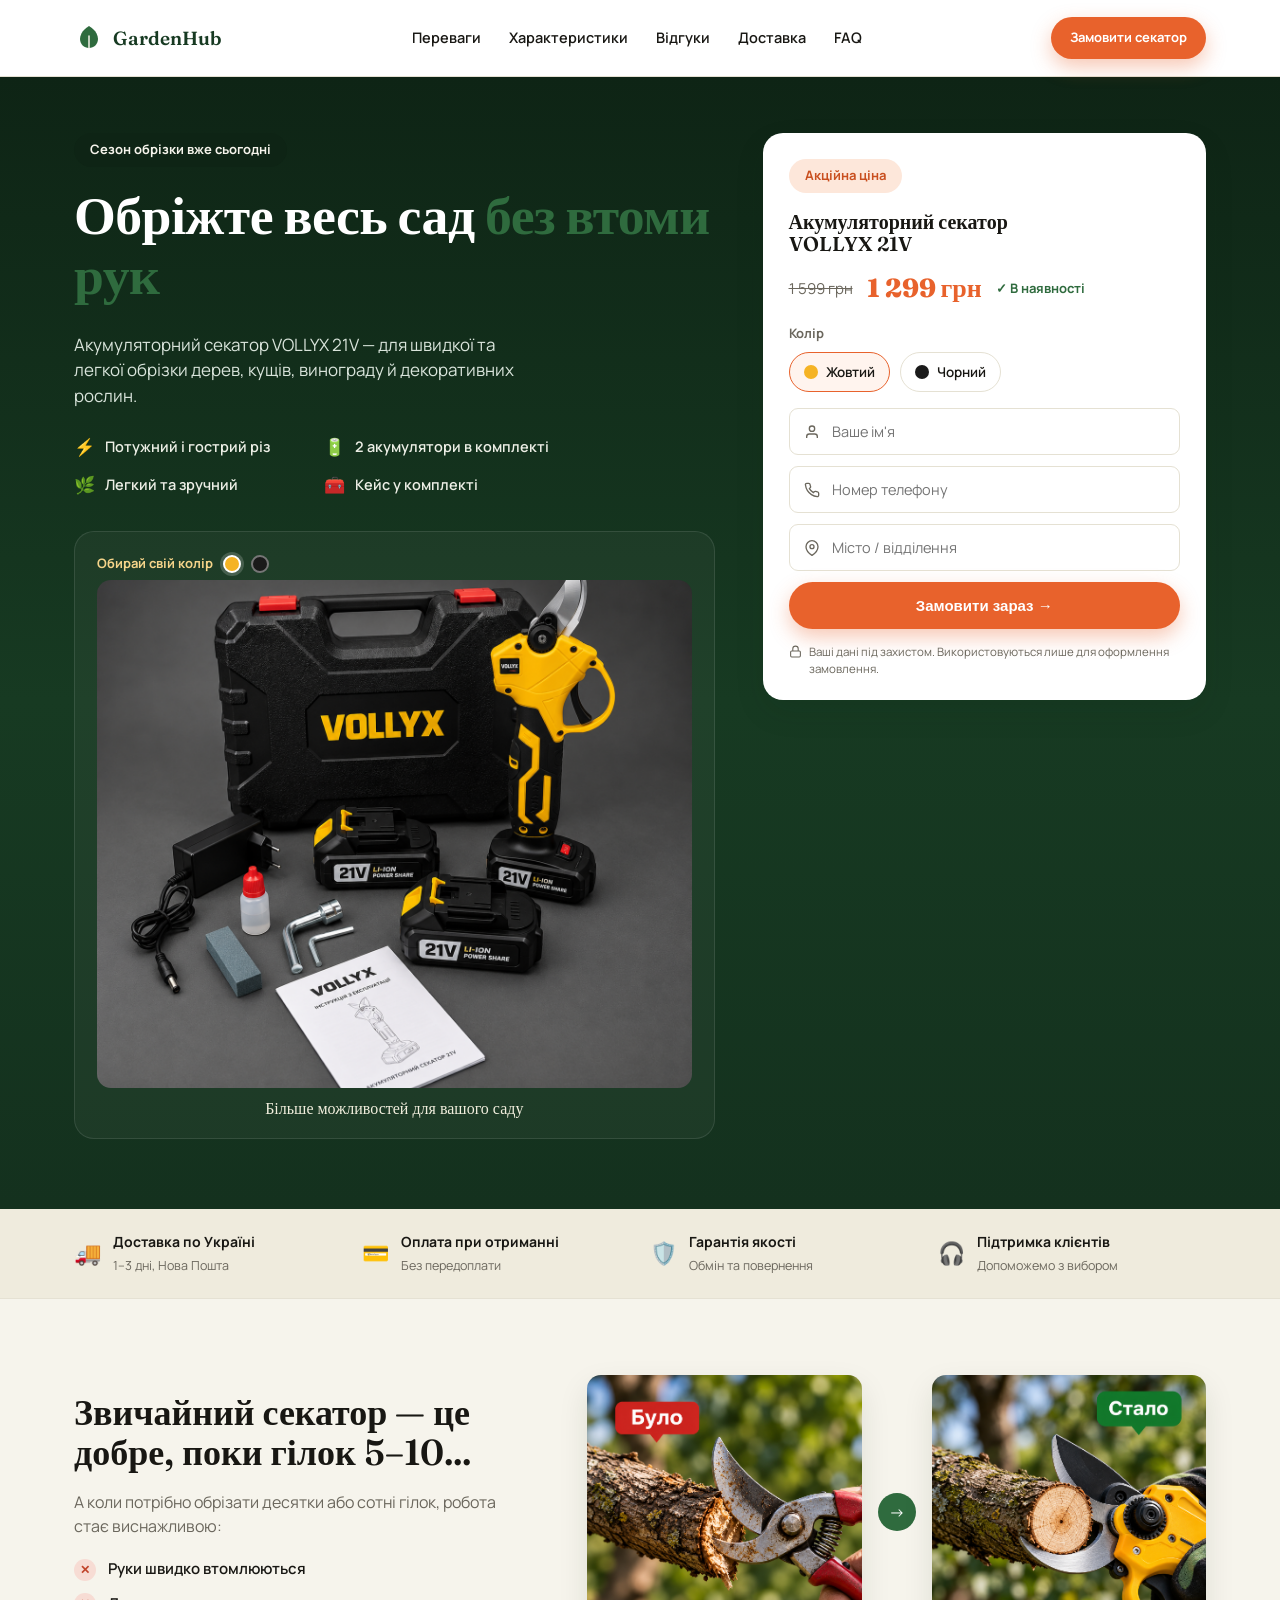
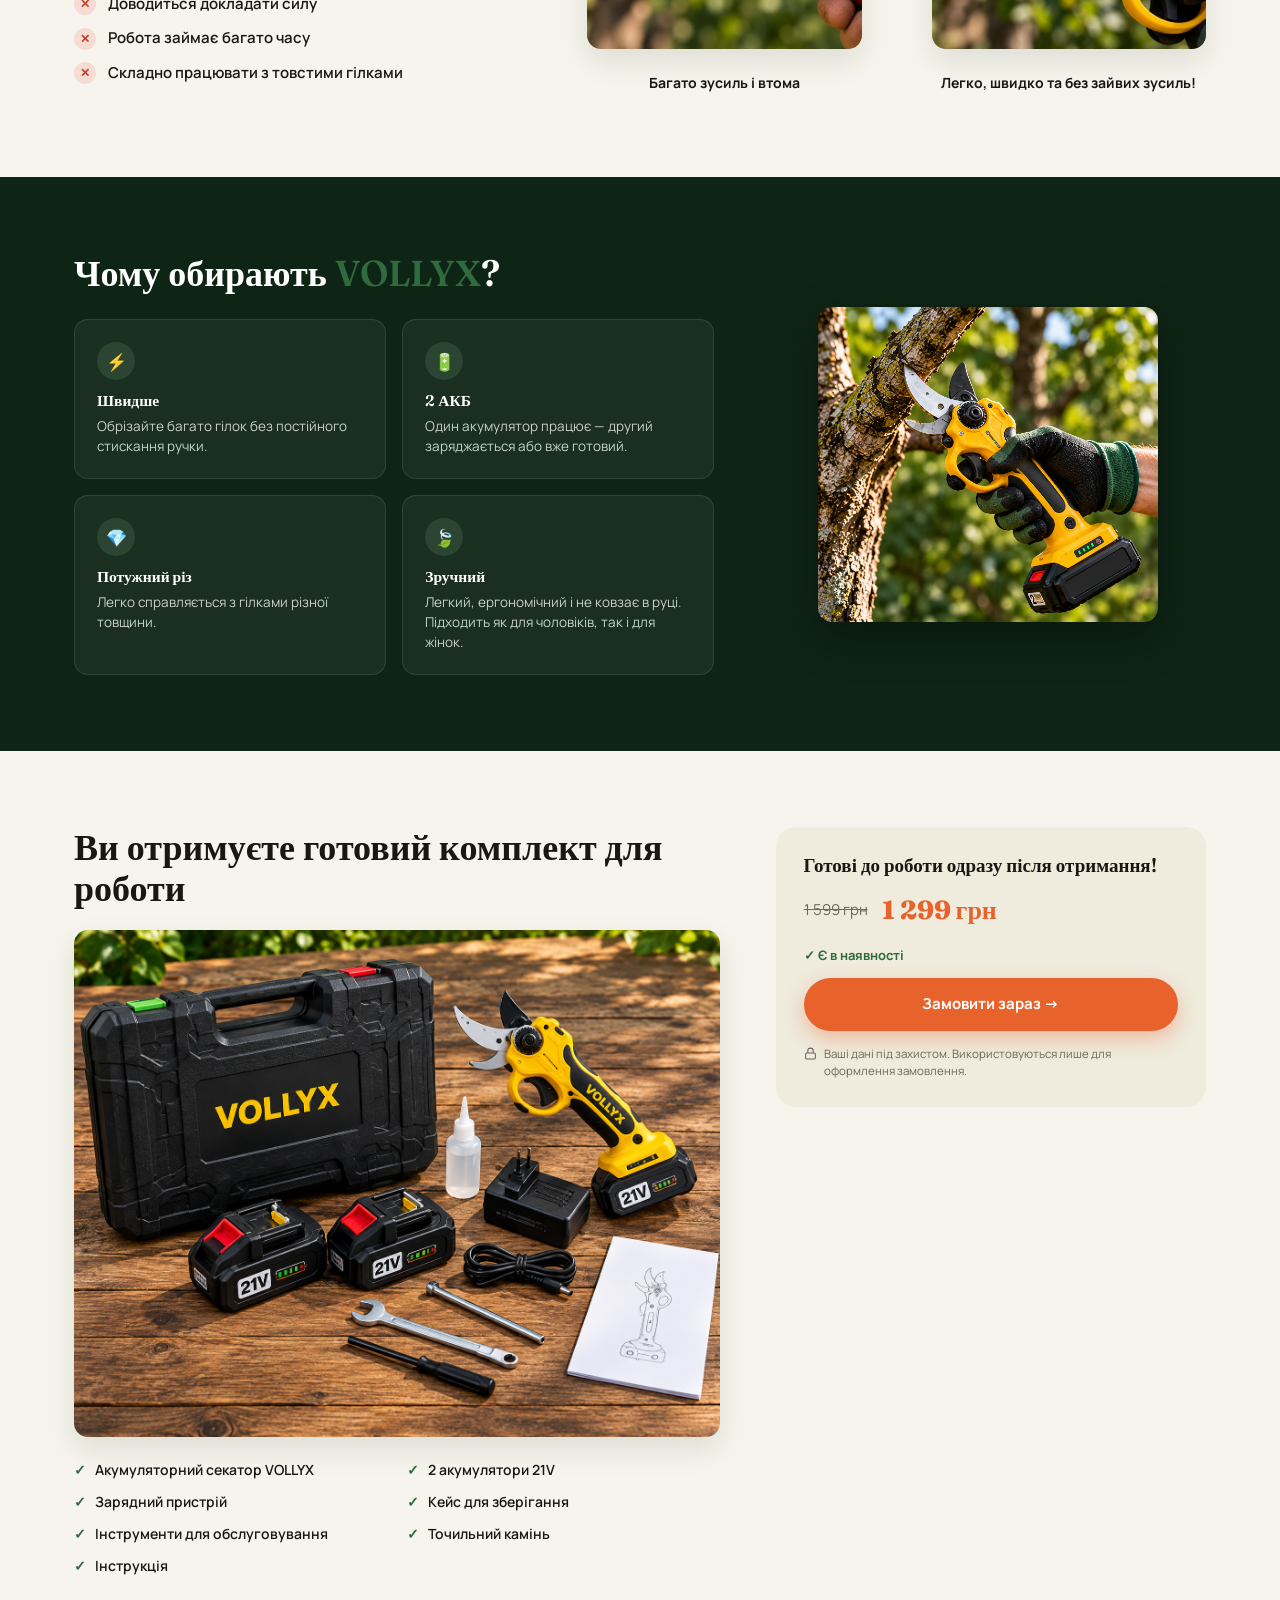
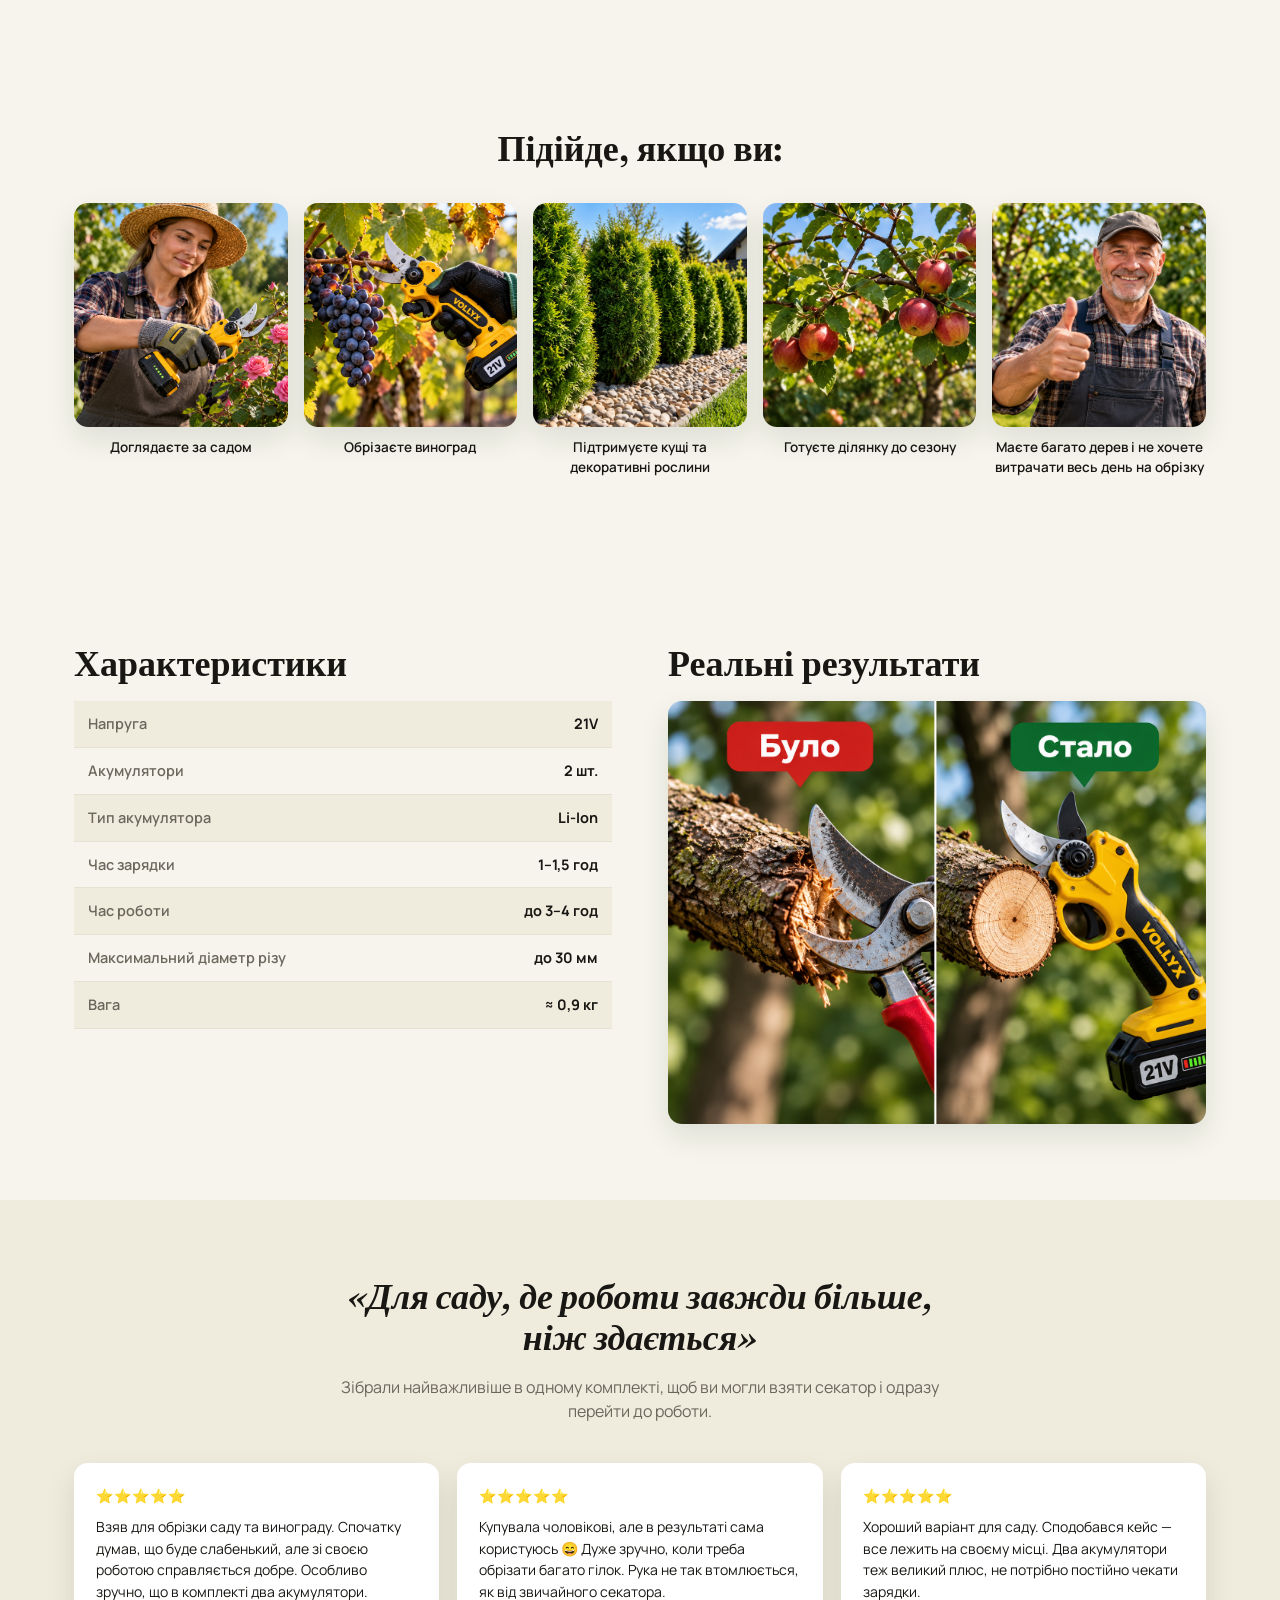
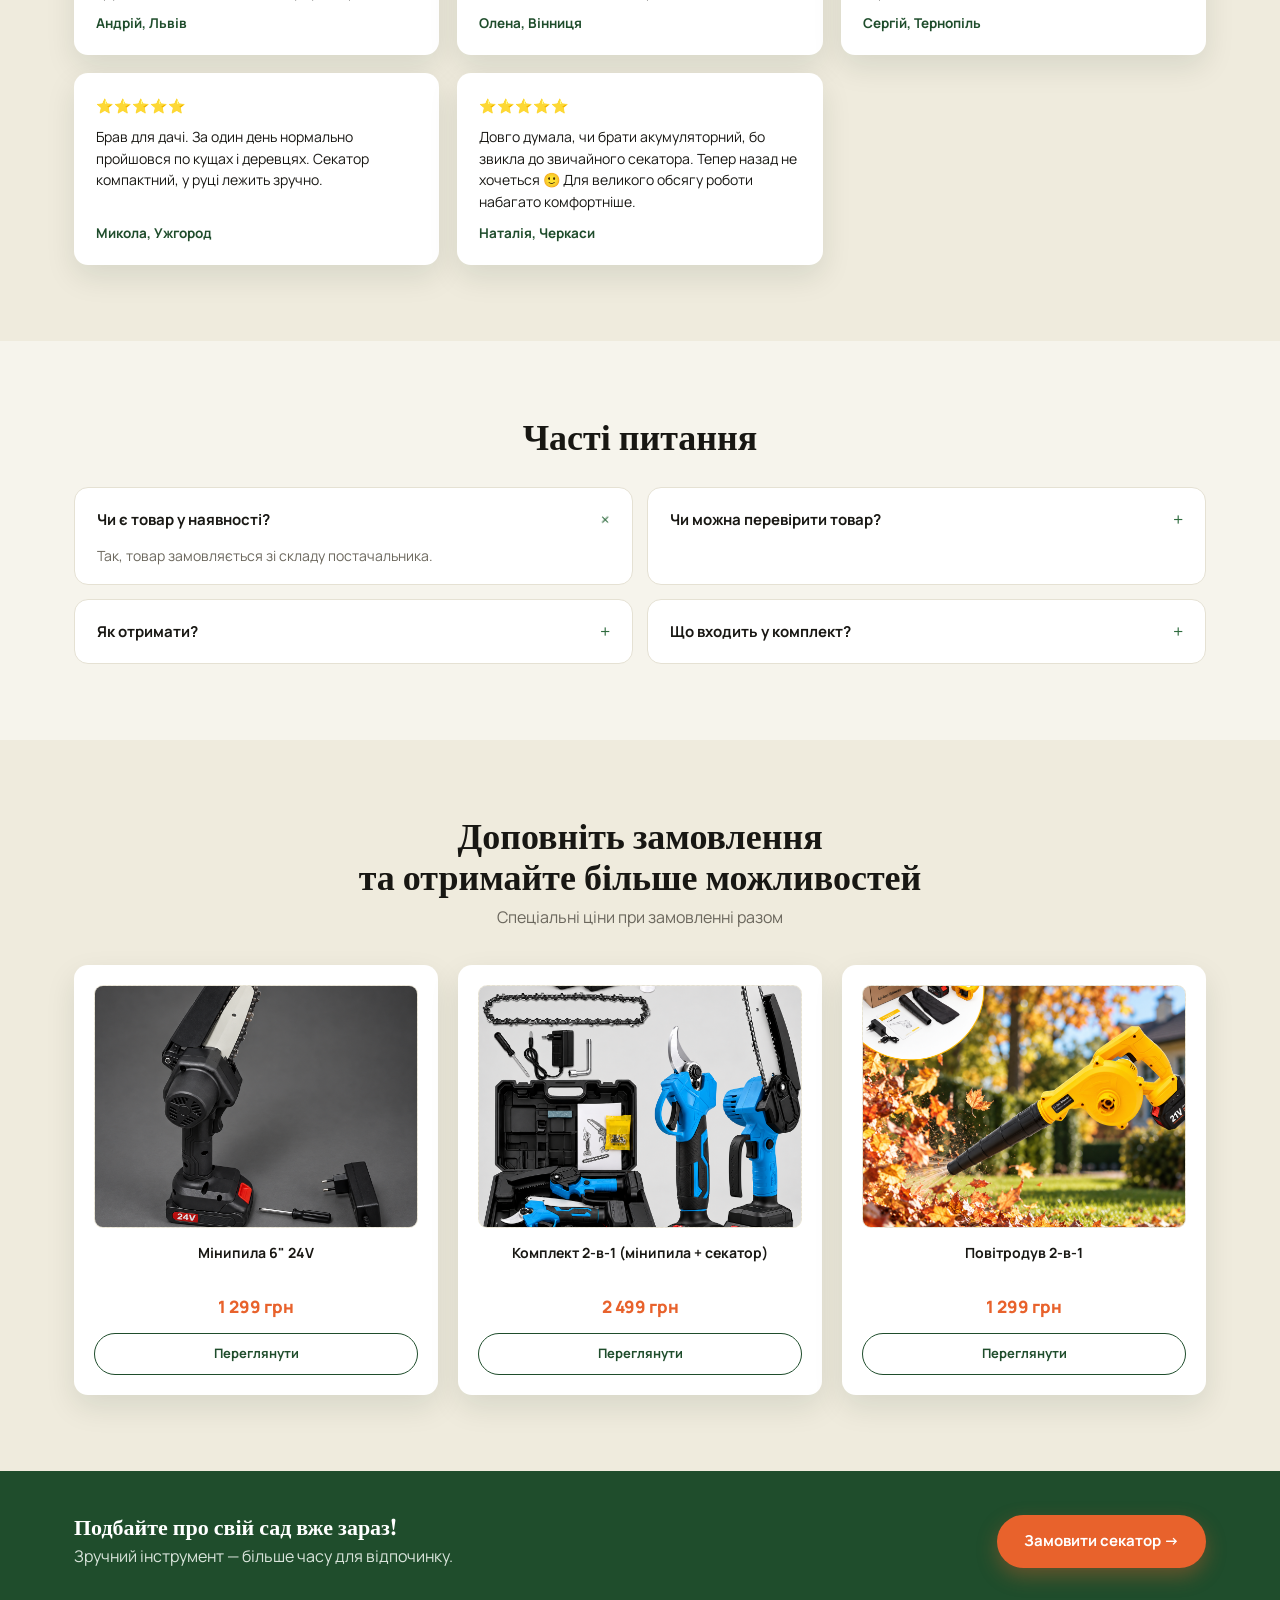
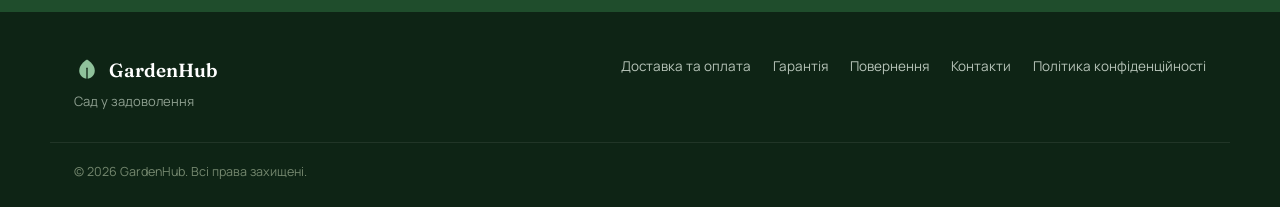
==== commit 96c162c0: "Update index.html" ====
--- a/index.html
+++ b/index.html
@@ -378,7 +378,7 @@
           <img src="img/2v1.png" alt="Комплект 2-в-1">
         </div>
         <p class="upsell-name">Комплект 2-в-1 (мінипила + секатор)</p>
-        <p class="upsell-price">2 999 грн</p>
+        <p class="upsell-price">2 499 грн</p>
         <!-- ВСТАВТЕ СЮДИ ПОСИЛАННЯ НА ТОВАР В href -->
         <a href="komplekt-2v1.html" class="btn btn-outline btn-sm upsell-link">Переглянути</a>
       </div>
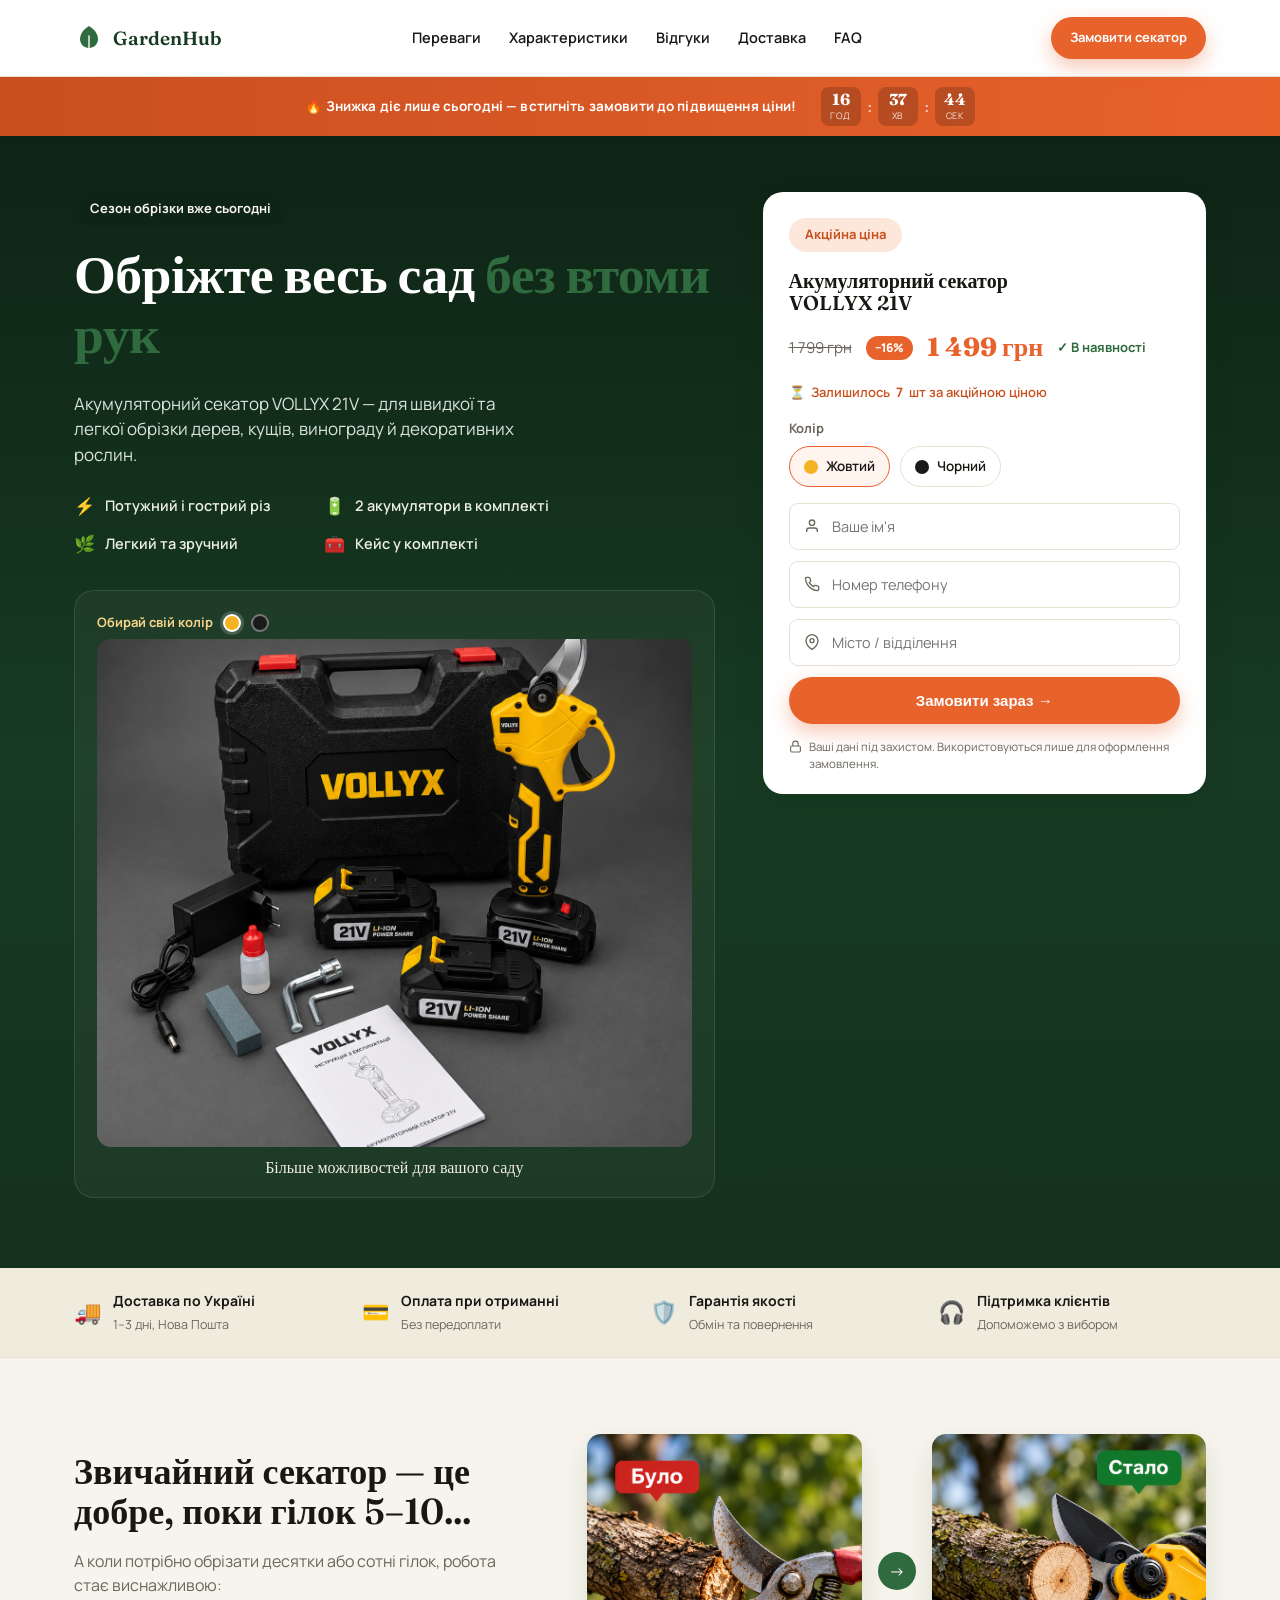
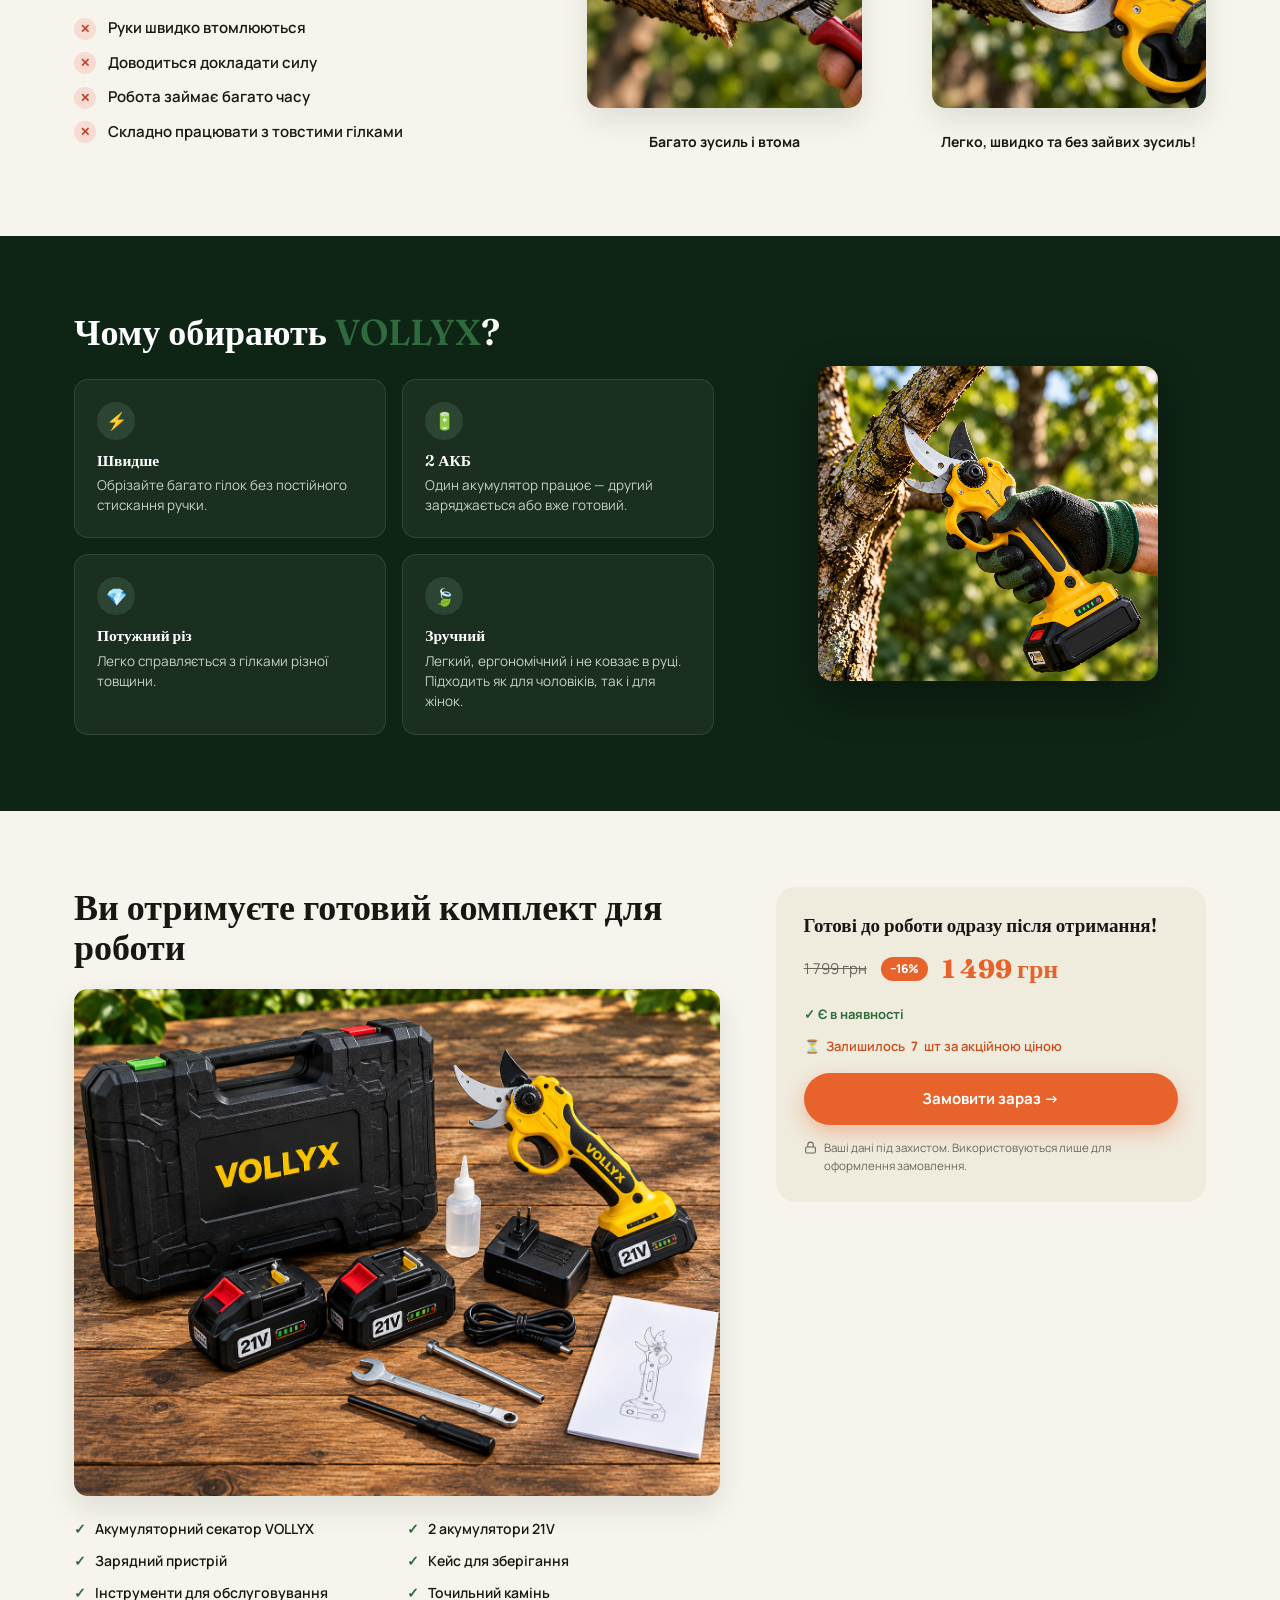
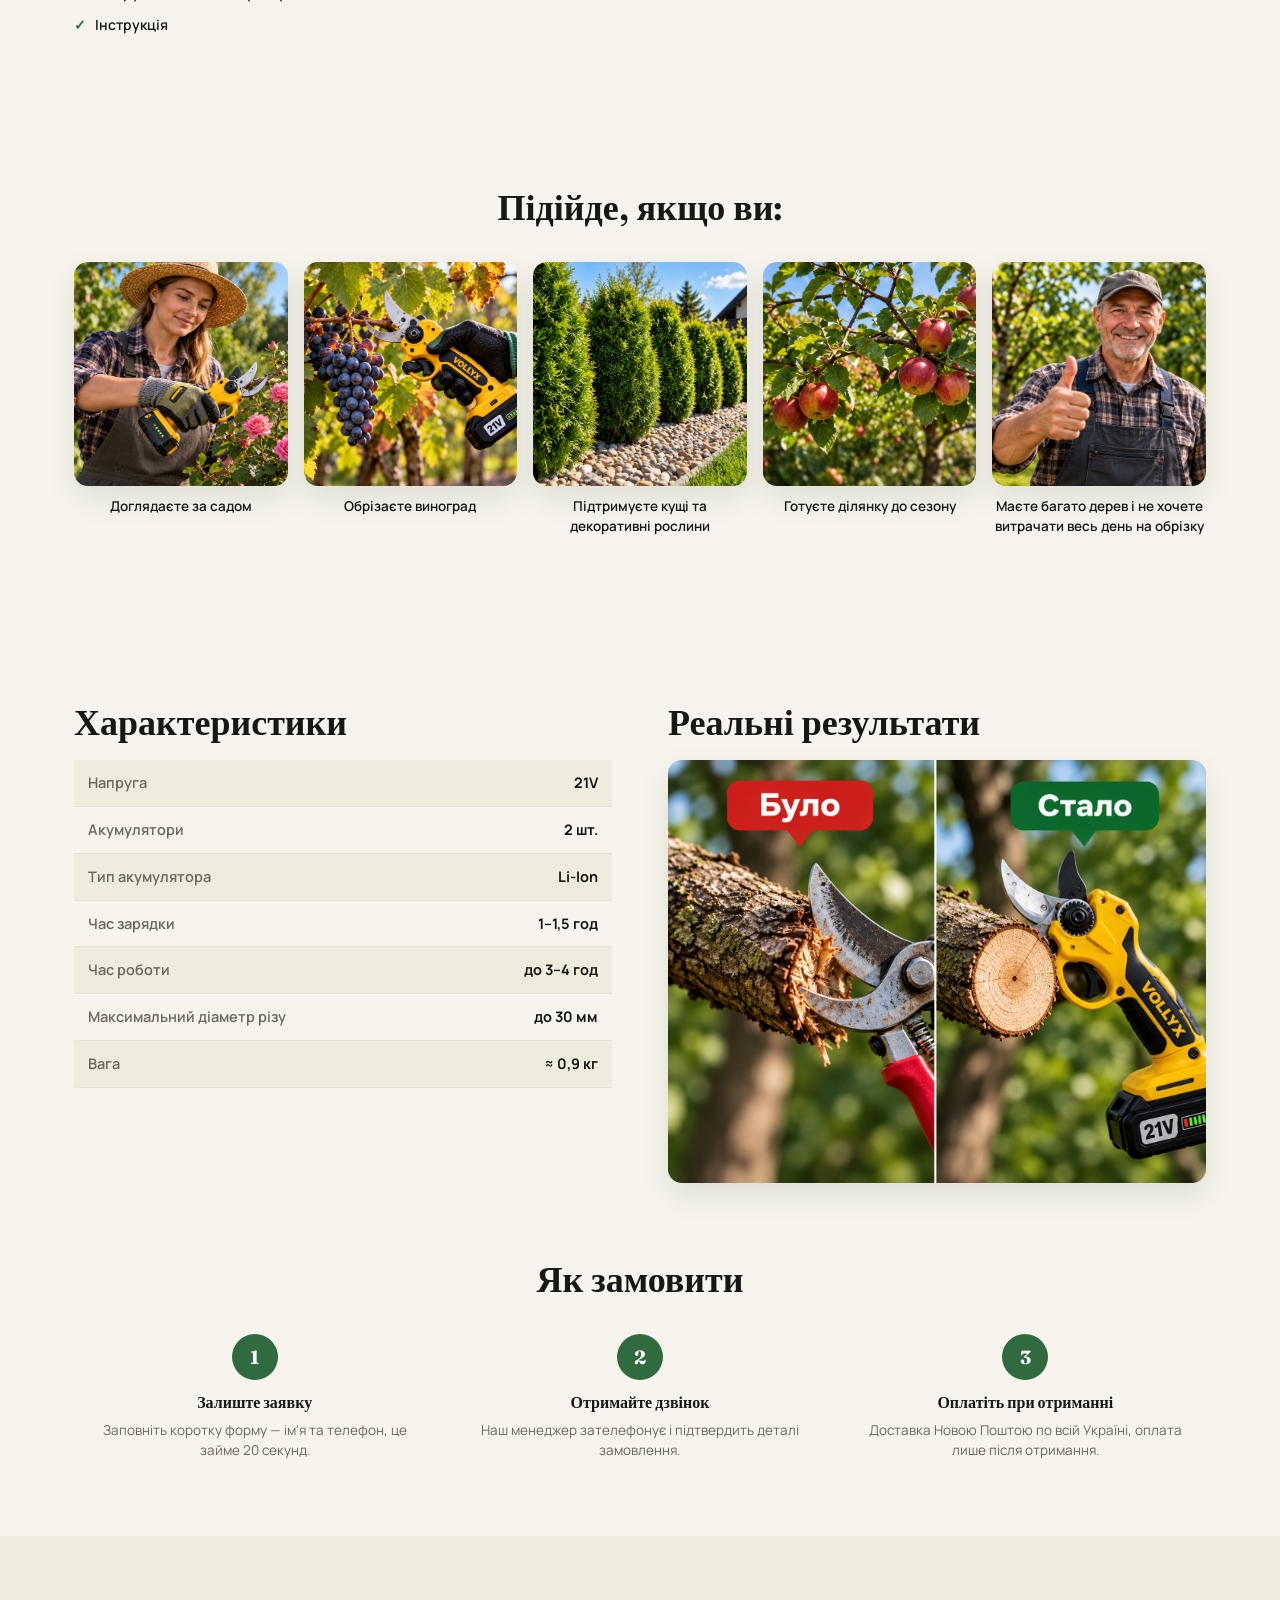
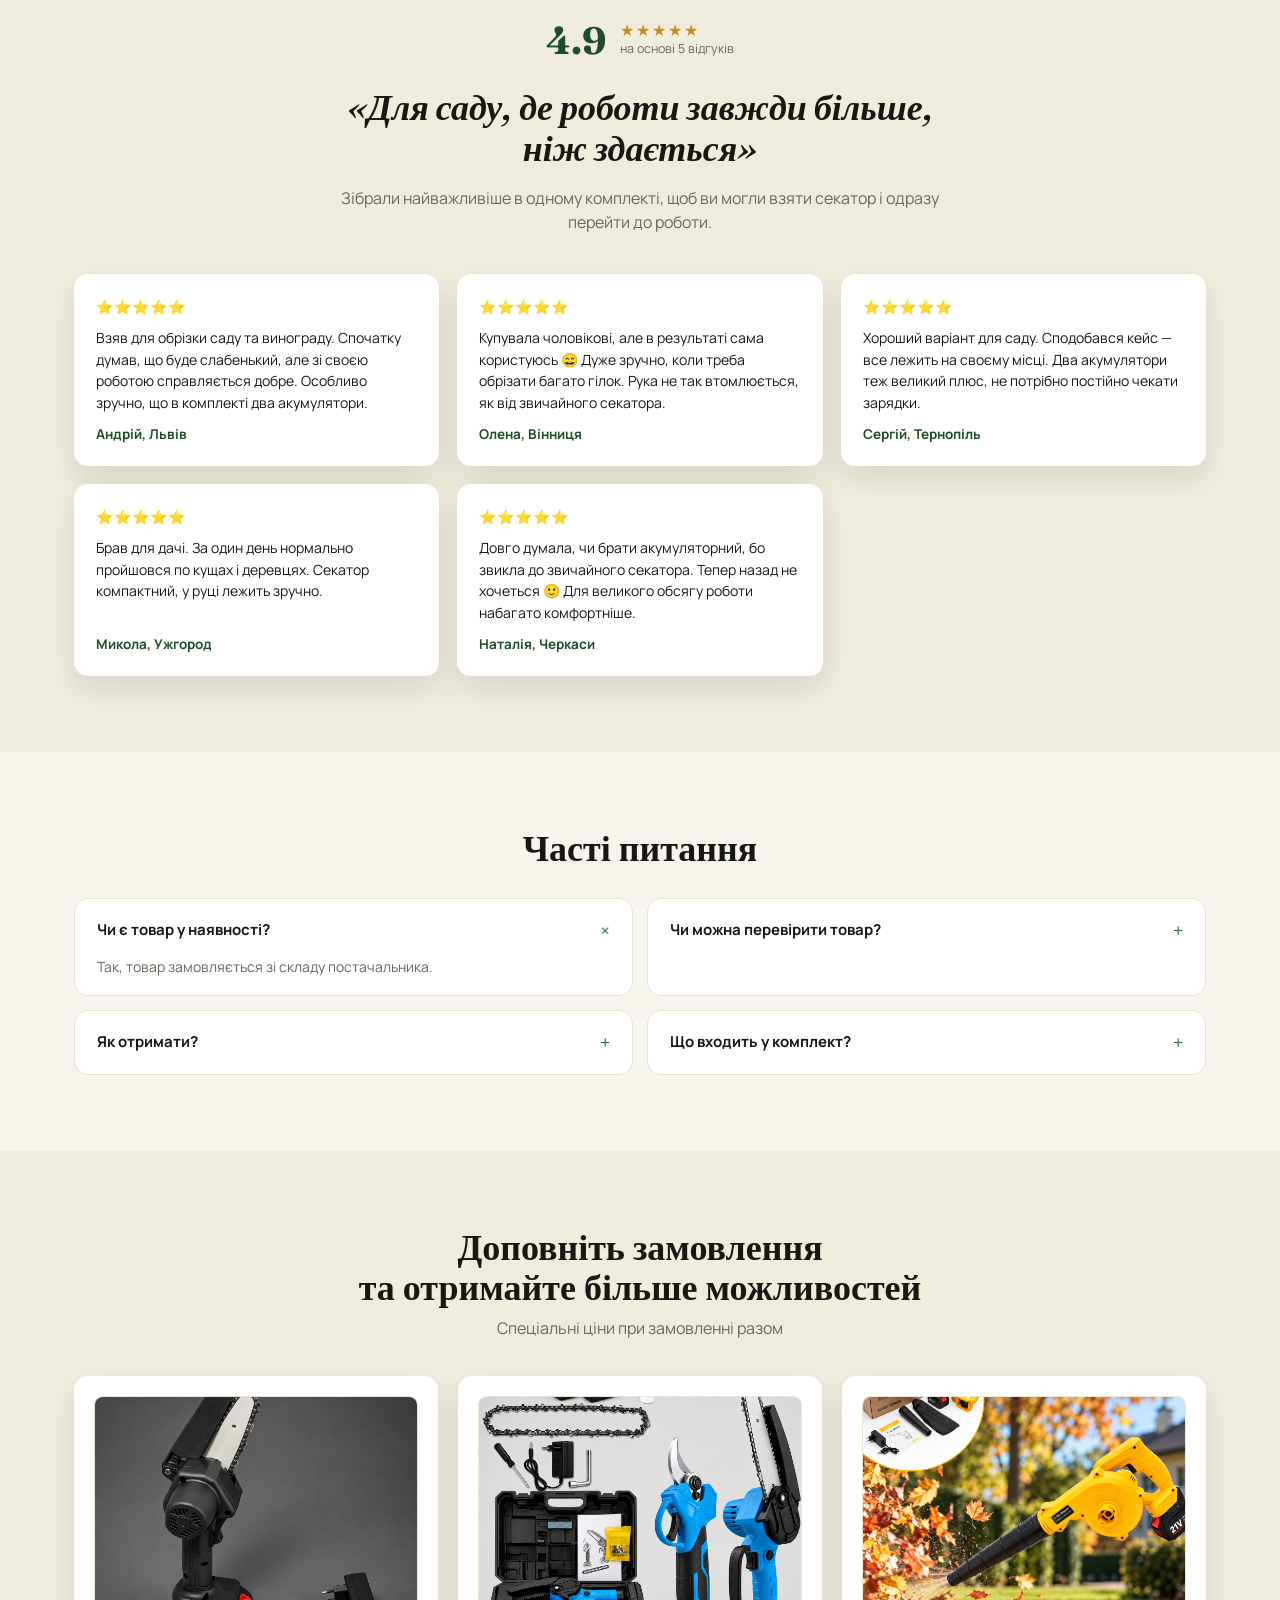
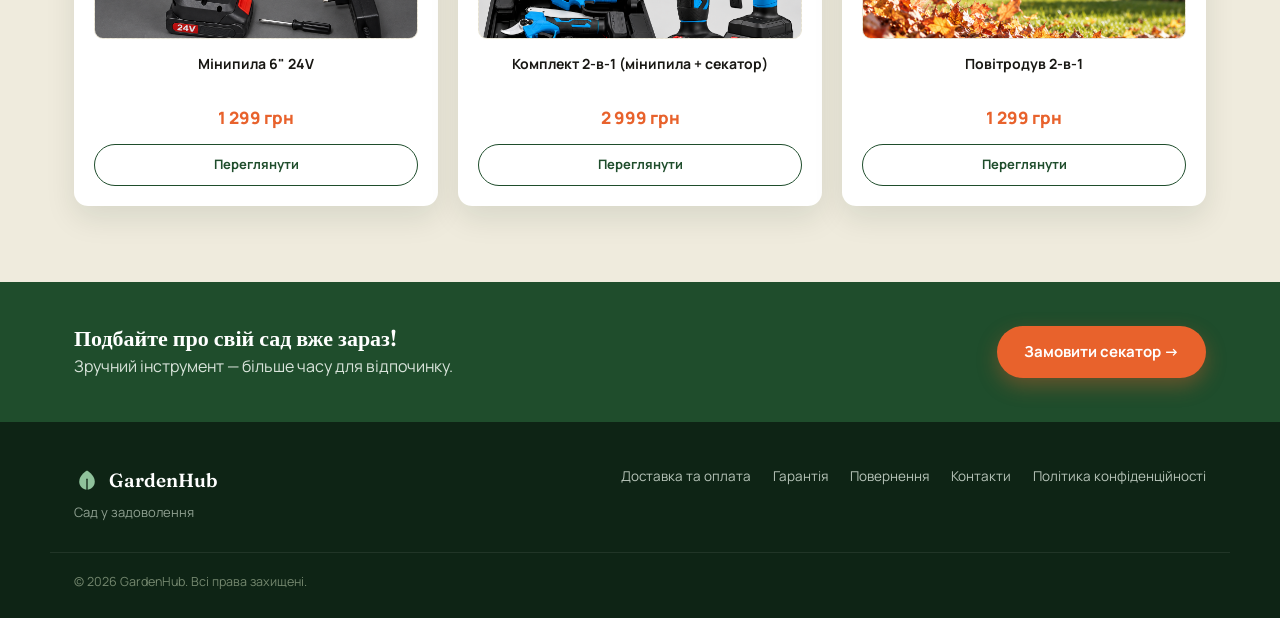
==== commit 1c034e8a: "Add files via upload" ====
--- a/index.html
+++ b/index.html
@@ -50,6 +50,20 @@
   </div>
 </header>
 
+<!-- ===== URGENCY BAR ===== -->
+<div class="urgency-bar">
+  <div class="wrap urgency-inner">
+    <p class="urgency-text">🔥 Знижка діє лише сьогодні — встигніть замовити до підвищення ціни!</p>
+    <div class="countdown" id="countdown">
+      <div class="countdown-cell"><span class="countdown-num" id="cd-h">00</span><small>год</small></div>
+      <span class="countdown-colon">:</span>
+      <div class="countdown-cell"><span class="countdown-num" id="cd-m">00</span><small>хв</small></div>
+      <span class="countdown-colon">:</span>
+      <div class="countdown-cell"><span class="countdown-num" id="cd-s">00</span><small>сек</small></div>
+    </div>
+  </div>
+</div>
+
 <!-- ===== HERO ===== -->
 <section class="hero">
   <div class="wrap hero-grid">
@@ -83,10 +97,12 @@
       <span class="pill pill-sale">Акційна ціна</span>
       <h3>Акумуляторний секатор<br>VOLLYX 21V</h3>
       <div class="price-row">
-        <span class="price-old">1 599 грн</span>
-        <span class="price-new">1 299 грн</span>
+        <span class="price-old">1 799 грн</span>
+        <span class="discount-badge">−16%</span>
+        <span class="price-new">1 499 грн</span>
         <span class="stock-flag">✓ В наявності</span>
       </div>
+      <p class="stock-counter">Залишилось <strong>7</strong> шт за акційною ціною</p>
 
       <div class="field-group">
         <span class="field-label">Колір</span>
@@ -109,7 +125,7 @@
           <svg width="16" height="16" viewBox="0 0 24 24" fill="none" stroke="currentColor" stroke-width="2"><path d="M21 10c0 7-9 13-9 13s-9-6-9-13a9 9 0 0 1 18 0z"/><circle cx="12" cy="10" r="3"/></svg>
           <input type="text" name="city" placeholder="Місто / відділення" required>
         </label>
-        <button type="submit" class="btn btn-primary btn-block">Замовити зараз →</button>
+        <button type="submit" class="btn btn-primary btn-block btn-pulse">Замовити зараз →</button>
       </form>
       <p class="privacy-note">
         <svg width="13" height="13" viewBox="0 0 24 24" fill="none" stroke="currentColor" stroke-width="2"><rect x="3" y="11" width="18" height="11" rx="2"/><path d="M7 11V7a5 5 0 0 1 10 0v4"/></svg>
@@ -228,11 +244,13 @@
     <div class="kit-price-card">
       <h3>Готові до роботи одразу після отримання!</h3>
       <div class="price-row">
-        <span class="price-old">1 599 грн</span>
-        <span class="price-new">1 299 грн</span>
+        <span class="price-old">1 799 грн</span>
+        <span class="discount-badge">−16%</span>
+        <span class="price-new">1 499 грн</span>
       </div>
       <p class="stock-flag">✓ Є в наявності</p>
-      <a href="#замовити" class="btn btn-primary btn-block">Замовити зараз →</a>
+      <p class="stock-counter">Залишилось <strong>7</strong> шт за акційною ціною</p>
+      <a href="#замовити" class="btn btn-primary btn-block btn-pulse">Замовити зараз →</a>
       <p class="privacy-note">
         <svg width="13" height="13" viewBox="0 0 24 24" fill="none" stroke="currentColor" stroke-width="2"><rect x="3" y="11" width="18" height="11" rx="2"/><path d="M7 11V7a5 5 0 0 1 10 0v4"/></svg>
         Ваші дані під захистом. Використовуються лише для оформлення замовлення.
@@ -294,10 +312,41 @@
   </div>
 </section>
 
+<!-- ===== HOW TO ORDER ===== -->
+<section class="section how-section">
+  <div class="wrap">
+    <h2 class="center">Як замовити</h2>
+    <div class="how-grid">
+      <div class="how-step">
+        <span class="how-num">1</span>
+        <h4>Залиште заявку</h4>
+        <p>Заповніть коротку форму — ім'я та телефон, це займе 20 секунд.</p>
+      </div>
+      <div class="how-step">
+        <span class="how-num">2</span>
+        <h4>Отримайте дзвінок</h4>
+        <p>Наш менеджер зателефонує і підтвердить деталі замовлення.</p>
+      </div>
+      <div class="how-step">
+        <span class="how-num">3</span>
+        <h4>Оплатіть при отриманні</h4>
+        <p>Доставка Новою Поштою по всій Україні, оплата лише після отримання.</p>
+      </div>
+    </div>
+  </div>
+</section>
+
 <!-- ===== REVIEWS ===== -->
 <section class="section reviews-section" id="відгуки">
   <div class="wrap">
     <div class="reviews-head">
+      <div class="rating-summary">
+        <span class="rating-number">4.9</span>
+        <div class="rating-stars-block">
+          <div class="rating-stars">★★★★★</div>
+          <span class="rating-count">на основі 5 відгуків</span>
+        </div>
+      </div>
       <h2>«Для саду, де роботи завжди більше, ніж здається»</h2>
       <p class="muted">Зібрали найважливіше в одному комплекті, щоб ви могли взяти секатор і одразу перейти до роботи.</p>
     </div>
@@ -378,7 +427,7 @@
           <img src="img/2v1.png" alt="Комплект 2-в-1">
         </div>
         <p class="upsell-name">Комплект 2-в-1 (мінипила + секатор)</p>
-        <p class="upsell-price">2 499 грн</p>
+        <p class="upsell-price">2 999 грн</p>
         <!-- ВСТАВТЕ СЮДИ ПОСИЛАННЯ НА ТОВАР В href -->
         <a href="komplekt-2v1.html" class="btn btn-outline btn-sm upsell-link">Переглянути</a>
       </div>
@@ -484,16 +533,9 @@
       + '?chat_id=' + encodeURIComponent(chatId)
       + '&text=' + encodeURIComponent(text);
 
-return fetch(url).then(function(response){
-  if (!response.ok) {
-    throw new Error('Telegram API error: HTTP ' + response.status);
-  }
-
-  return response;
-}).catch(function(err){
-  console.error('Telegram: не вдалося відправити заявку', err);
-  throw err;
-});
+    return fetch(url).catch(function(err){
+      console.error('Telegram: не вдалося відправити заявку', err);
+    });
   }
 
   /* ---- Order form submit: send to Telegram + show thank-you modal ---- */
@@ -579,5 +621,42 @@
 })();
 </script>
 
+<script>
+(function(){
+  var elH = document.getElementById('cd-h');
+  var elM = document.getElementById('cd-m');
+  var elS = document.getElementById('cd-s');
+  if(!elH||!elM||!elS) return;
+
+  function pad(n){ return String(n).padStart(2,'0'); }
+
+  function getTarget(){
+    var t = new Date();
+    t.setHours(24,0,0,0); // відлік до найближчої півночі
+    return t;
+  }
+
+  var target = getTarget();
+
+  function tick(){
+    var now = new Date();
+    var diff = target - now;
+    if (diff <= 0){
+      target = getTarget();
+      diff = target - now;
+    }
+    var h = Math.floor(diff / 3600000);
+    var m = Math.floor((diff % 3600000) / 60000);
+    var s = Math.floor((diff % 60000) / 1000);
+    elH.textContent = pad(h);
+    elM.textContent = pad(m);
+    elS.textContent = pad(s);
+  }
+
+  tick();
+  setInterval(tick, 1000);
+})();
+</script>
+
 </body>
 </html>
--- a/styles.css
+++ b/styles.css
@@ -412,6 +412,70 @@
 .photo-placeholder.on-dark{background:rgba(255,255,255,.05);border-color:rgba(255,255,255,.25);}
 .photo-placeholder.on-dark:empty::after{color:#C7D2C9;}
 
+/* ============ URGENCY BAR ============ */
+.urgency-bar{
+  background:linear-gradient(90deg, var(--orange-dark), var(--orange));
+  color:#fff;
+}
+.urgency-inner{
+  display:flex;align-items:center;justify-content:center;flex-wrap:wrap;
+  gap:10px 24px;padding:10px 24px;
+}
+.urgency-text{
+  margin:0;font-weight:700;font-size:13.5px;letter-spacing:.01em;
+  text-align:center;
+}
+.countdown{display:flex;align-items:center;gap:6px;flex-shrink:0;}
+.countdown-cell{
+  display:flex;flex-direction:column;align-items:center;
+  background:rgba(0,0,0,.18);border-radius:8px;padding:4px 9px;min-width:40px;
+}
+.countdown-num{font-family:var(--font-display);font-weight:700;font-size:16px;line-height:1.1;font-variant-numeric:tabular-nums;}
+.countdown-cell small{font-size:9px;text-transform:uppercase;letter-spacing:.04em;opacity:.85;}
+.countdown-colon{font-weight:700;opacity:.7;}
+
+/* ============ DISCOUNT BADGE / STOCK COUNTER ============ */
+.discount-badge{
+  background:var(--orange);color:#fff;font-weight:800;font-size:12px;
+  padding:3px 9px;border-radius:999px;letter-spacing:.01em;
+}
+.stock-counter{
+  font-size:13px;font-weight:600;color:var(--orange-dark);margin:0 0 16px;
+  display:flex;align-items:center;gap:6px;
+}
+.stock-counter::before{content:"⏳";font-size:13px;}
+
+/* ============ PULSING CTA ============ */
+@keyframes btnPulse{
+  0%,100%{box-shadow:0 8px 20px rgba(232,98,44,.35);}
+  50%{box-shadow:0 8px 28px rgba(232,98,44,.6), 0 0 0 7px rgba(232,98,44,.12);}
+}
+.btn-pulse{animation:btnPulse 2.2s ease-in-out infinite;}
+.btn-pulse:hover{animation-play-state:paused;}
+
+/* ============ RATING SUMMARY ============ */
+.rating-summary{
+  display:flex;align-items:center;justify-content:center;gap:14px;
+  margin-bottom:18px;
+}
+.rating-number{font-family:var(--font-display);font-size:38px;font-weight:700;color:var(--green-700);}
+.rating-stars-block{text-align:left;}
+.rating-stars{color:var(--yellow-dark);font-size:16px;letter-spacing:2px;line-height:1;}
+.rating-count{display:block;font-size:12.5px;color:var(--muted);margin-top:2px;}
+
+/* ============ HOW TO ORDER ============ */
+.how-section{padding-top:0;}
+.how-grid{display:grid;grid-template-columns:repeat(3,1fr);gap:24px;margin-top:34px;}
+.how-step{text-align:center;padding:0 10px;}
+.how-num{
+  display:inline-flex;align-items:center;justify-content:center;
+  width:46px;height:46px;border-radius:50%;
+  background:var(--green-600);color:#fff;font-family:var(--font-display);font-weight:700;font-size:19px;
+  margin-bottom:14px;
+}
+.how-step h4{font-size:16px;margin-bottom:8px;}
+.how-step p{font-size:13.5px;color:var(--muted);margin:0;}
+
 /* ============ RESPONSIVE ============ */
 @media (max-width:960px){
   .main-nav{display:none;}
@@ -423,10 +487,15 @@
   .reviews-grid{grid-template-columns:1fr 1fr;}
   .trust-grid{grid-template-columns:1fr 1fr;}
   .footer-cta-inner{justify-content:center;text-align:center;}
+  .how-grid{grid-template-columns:1fr;gap:28px;}
 }
 @media (max-width:600px){
   .feature-chips{grid-template-columns:1fr;}
   .suits-grid{grid-template-columns:1fr 1fr;}
   .reviews-grid{grid-template-columns:1fr;}
   .trust-grid{grid-template-columns:1fr;}
-}
+  .urgency-text{font-size:12.5px;}
+  .countdown-cell{min-width:34px;padding:3px 7px;}
+  .countdown-num{font-size:14px;}
+  .rating-number{font-size:32px;}
+}
